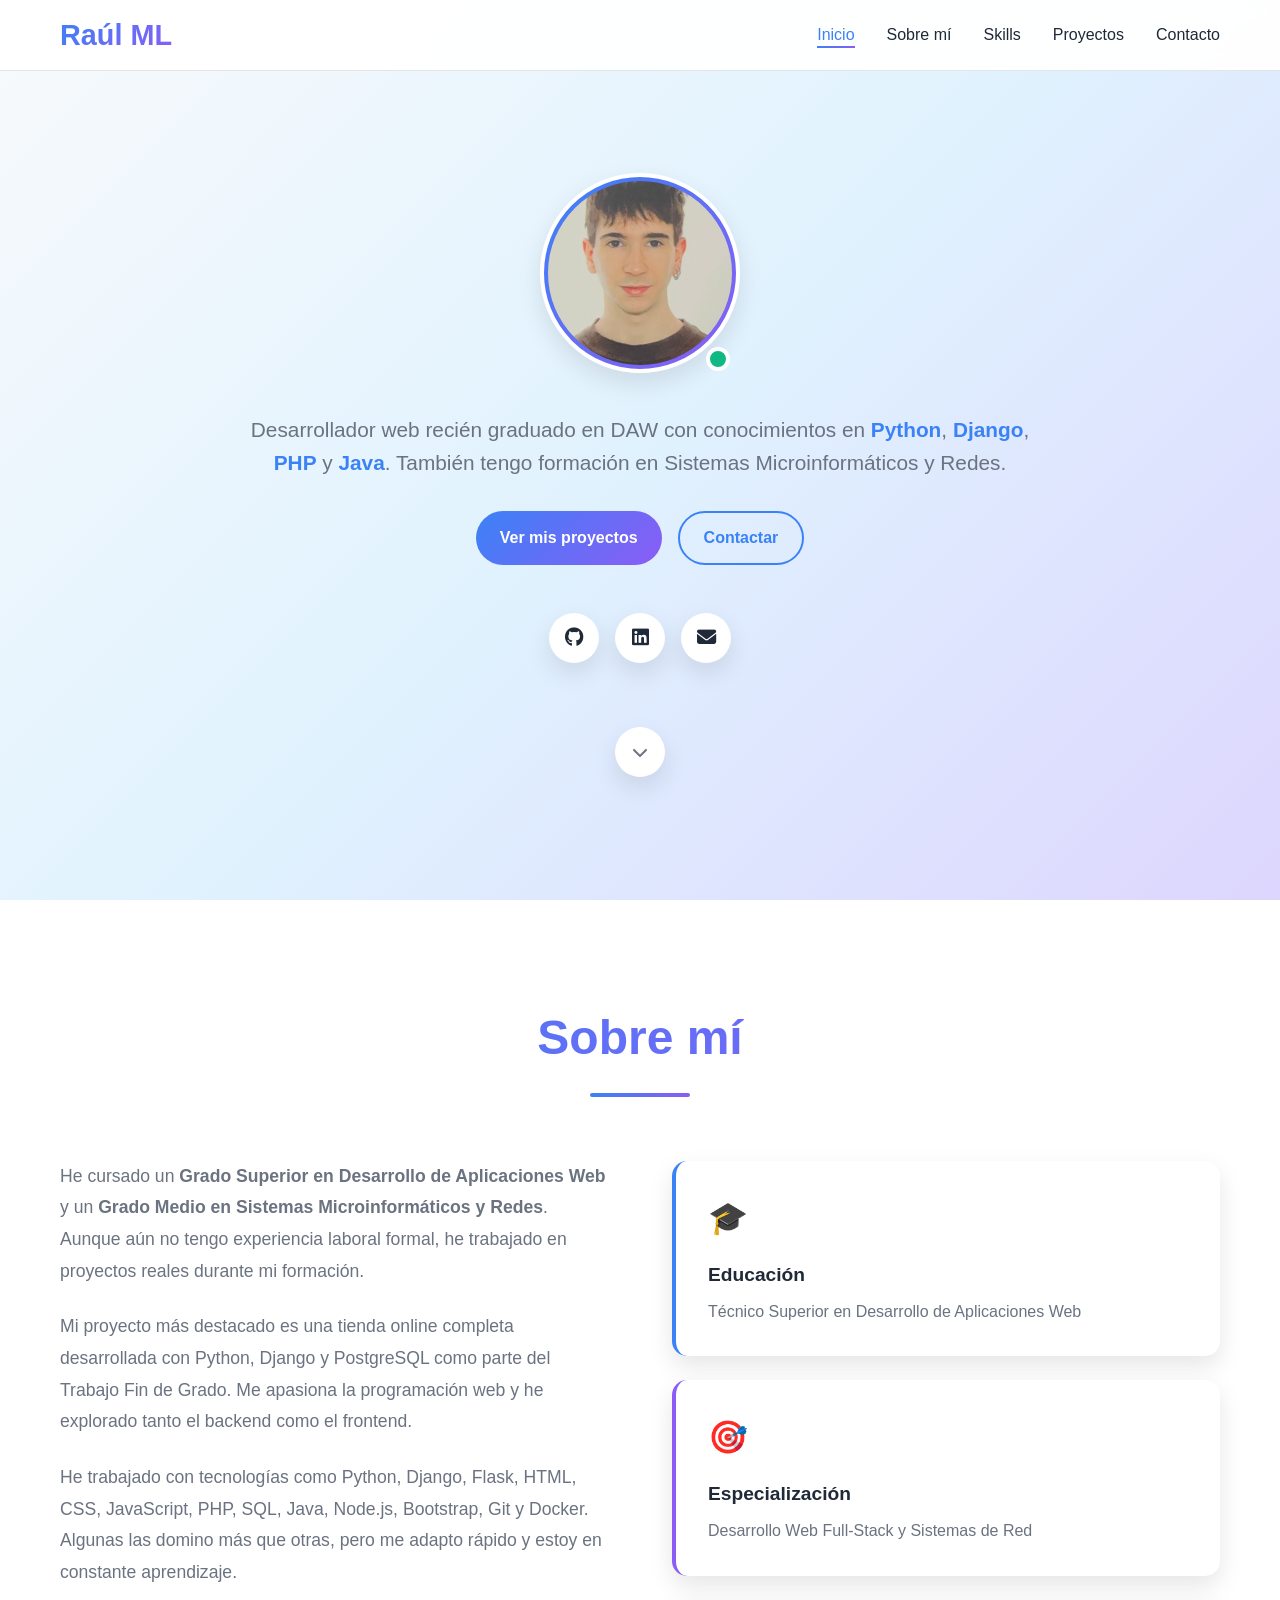
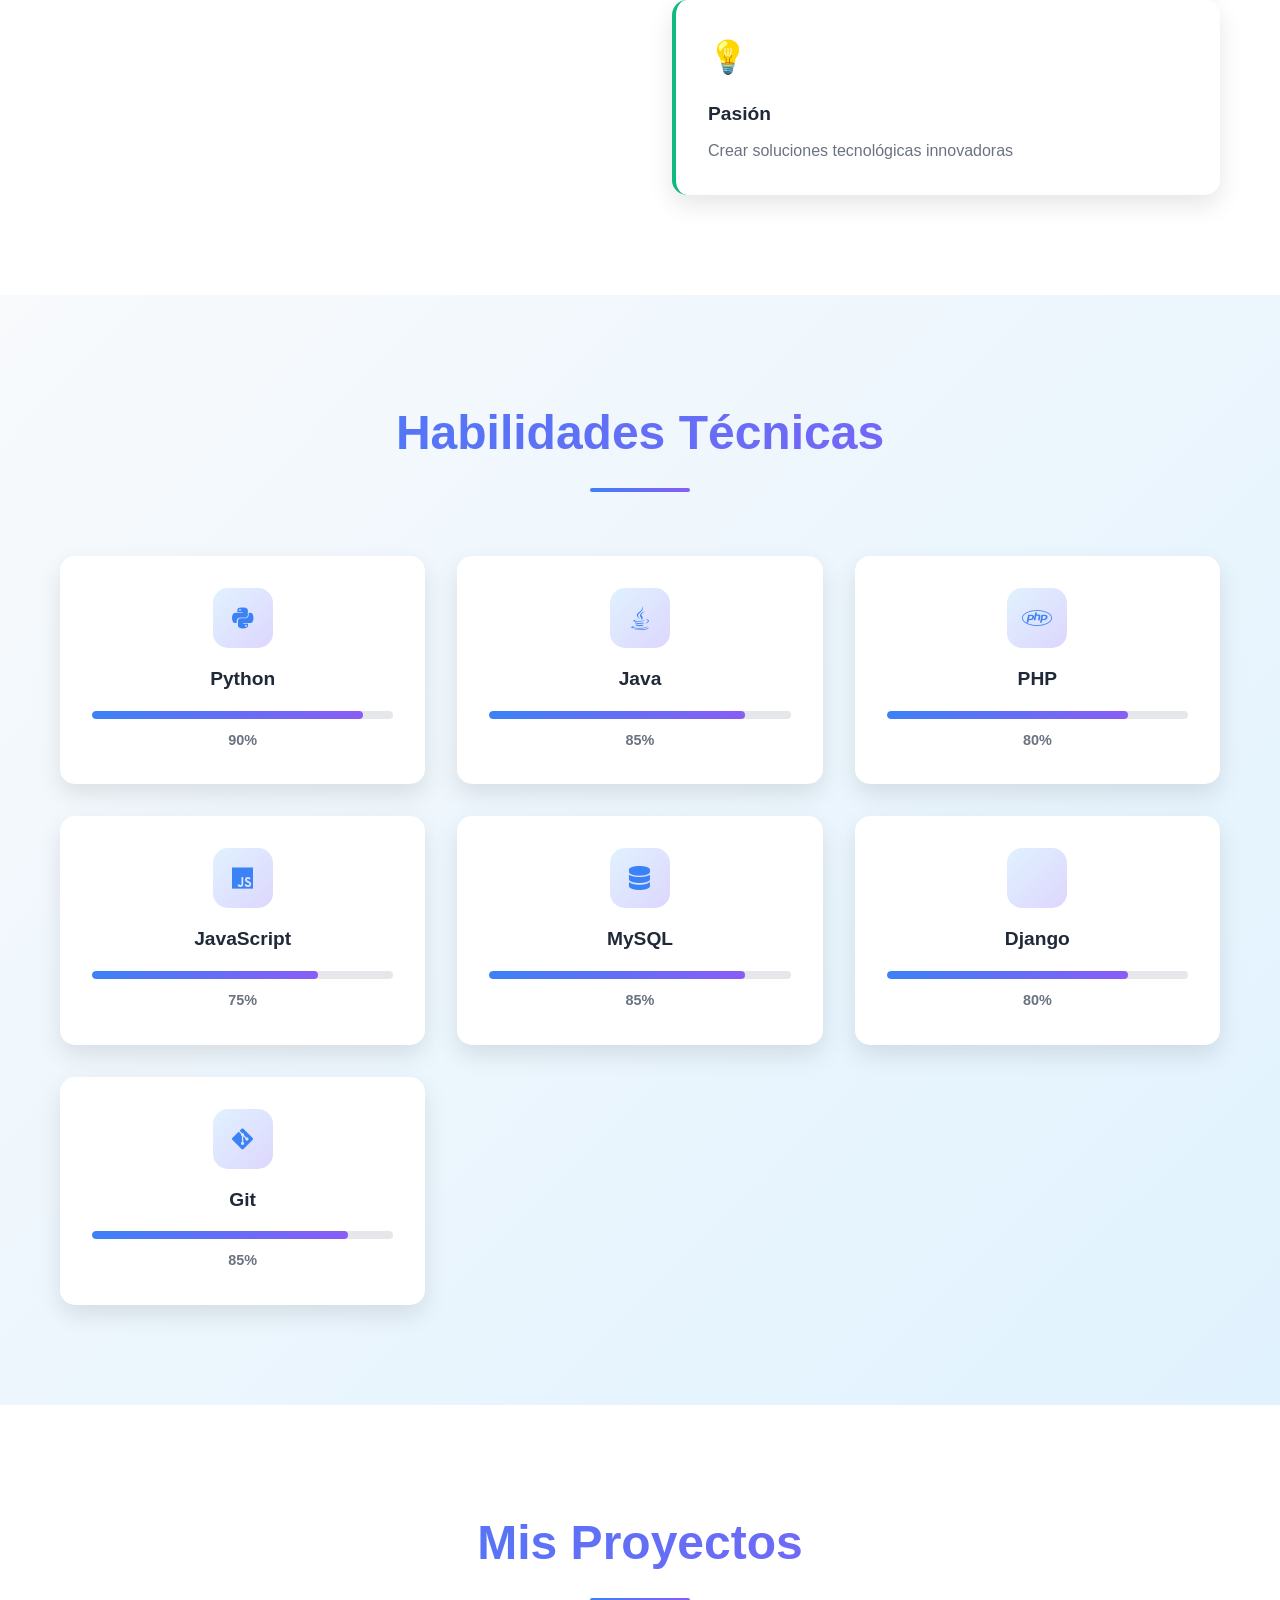
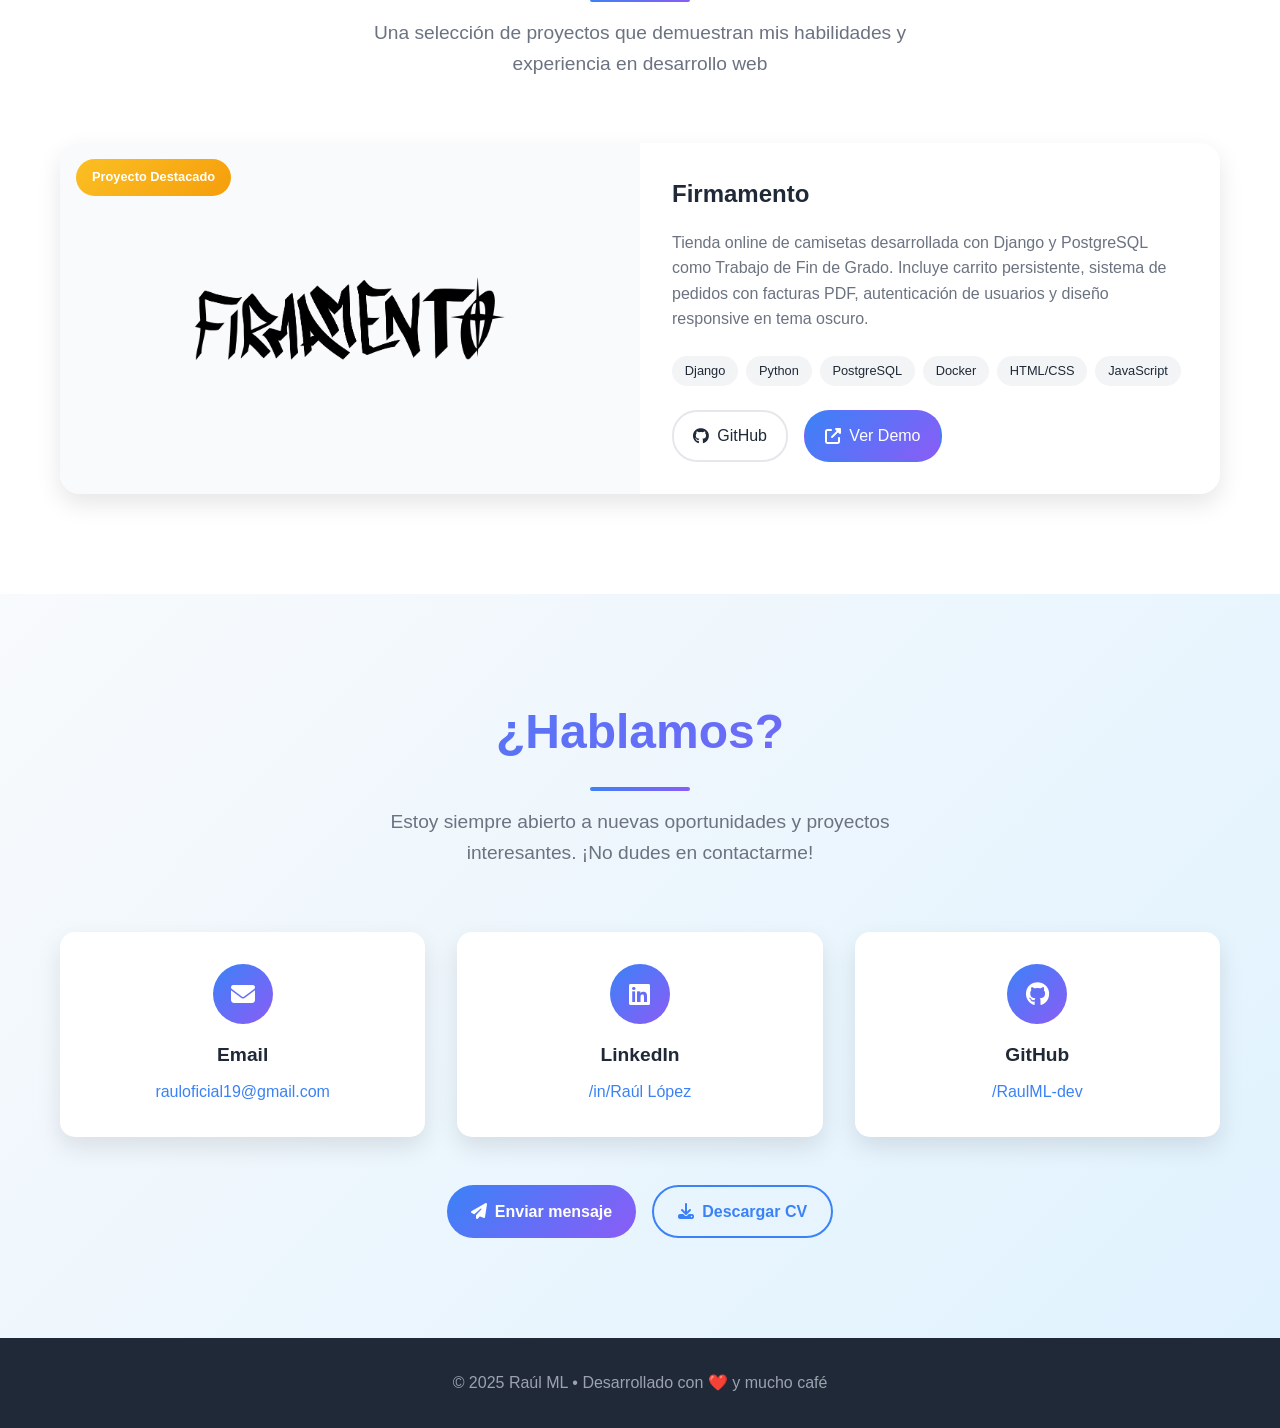
==== index.html @ e3b3259b "Add files via upload" ====
<!DOCTYPE html>
<html lang="es">

<head>
    <meta charset="UTF-8">
    <meta name="viewport" content="width=device-width, initial-scale=1.0">
    <title>Raúl ML | Desarrollador Web</title>
    <link rel="stylesheet" href="style.css">
    <link rel="stylesheet" href="https://cdnjs.cloudflare.com/ajax/libs/font-awesome/6.5.0/css/all.min.css">
</head>

<body>
    <!-- Navigation -->
    <nav class="navbar" id="navbar">
        <div class="nav-container">
            <div class="nav-logo">
                <h1>Raúl ML</h1>
            </div>
            <ul class="nav-menu" id="nav-menu">
                <li><a href="#inicio" class="nav-link">Inicio</a></li>
                <li><a href="#sobre-mi" class="nav-link">Sobre mí</a></li>
                <li><a href="#skills" class="nav-link">Skills</a></li>
                <li><a href="#proyectos" class="nav-link">Proyectos</a></li>
                <li><a href="#contacto" class="nav-link">Contacto</a></li>
            </ul>
            <div class="hamburger" id="hamburger">
                <span></span>
                <span></span>
                <span></span>
            </div>
        </div>
    </nav>

    <!-- Hero Section -->
    <section id="inicio" class="hero">
        <div class="hero-container">
            <!-- Profile Photo -->
            <div class="profile-photo">
                <div class="photo-wrapper">
                    <img src="/img/perfil.png" alt="Raúl ML - Desarrollador Web">
                    <div class="status-indicator"></div>
                </div>
            </div>

            <h1 class="hero-title">
                <span class="gradient-text">Hola, soy Raúl</span>
            </h1>

            <p class="hero-subtitle">
                Desarrollador web recién graduado en DAW con conocimientos en <span class="highlight">Python</span>,
                <span class="highlight">Django</span>, <span class="highlight">PHP</span> y <span
                    class="highlight">Java</span>.
                También tengo formación en Sistemas Microinformáticos y Redes.
            </p>

            <div class="hero-buttons">
                <a href="#proyectos" class="btn btn-primary">Ver mis proyectos</a>
                <a href="#contacto" class="btn btn-secondary">Contactar</a>
            </div>

            <div class="social-links">
                <a href="https://github.com/RaulML-dev" target="_blank" class="social-link">
                    <i class="fab fa-github"></i>
                </a>
                <a href="https://www.linkedin.com/in/ra%C3%BAl-l%C3%B3pez-a3096a258/" target="_blank"
                    class="social-link">
                    <i class="fab fa-linkedin"></i>
                </a>
                <a href="mailto:rauloficial19@gmail.com" class="social-link">
                    <i class="fas fa-envelope"></i>
                </a>
            </div>

            <div class="scroll-indicator">
                <a href="#sobre-mi" class="scroll-btn">
                    <i class="fas fa-chevron-down"></i>
                </a>
            </div>
        </div>
    </section>

    <!-- About Section -->
    <section id="sobre-mi" class="about">
        <div class="container">
            <div class="section-header">
                <h2 class="section-title gradient-text">Sobre mí</h2>
                <div class="section-line"></div>
            </div>

            <div class="about-content">
                <div class="about-text">
                    <p>
                        He cursado un <strong>Grado Superior en Desarrollo de Aplicaciones Web</strong> y un
                        <strong>Grado Medio en Sistemas Microinformáticos y Redes</strong>. Aunque aún no tengo
                        experiencia laboral formal, he trabajado en proyectos reales durante mi formación.
                    </p>
                    <p>
                        Mi proyecto más destacado es una tienda online completa desarrollada con Python, Django y
                        PostgreSQL como parte del Trabajo Fin de Grado. Me apasiona la programación web y he
                        explorado tanto el backend como el frontend.
                    </p>
                    <p>
                        He trabajado con tecnologías como Python, Django, Flask, HTML, CSS, JavaScript, PHP, SQL,
                        Java, Node.js, Bootstrap, Git y Docker. Algunas las domino más que otras, pero me adapto
                        rápido y estoy en constante aprendizaje.
                    </p>
                </div>

                <div class="about-cards">
                    <div class="about-card blue">
                        <div class="card-icon">🎓</div>
                        <h3>Educación</h3>
                        <p>Técnico Superior en Desarrollo de Aplicaciones Web</p>
                    </div>
                    <div class="about-card purple">
                        <div class="card-icon">🎯</div>
                        <h3>Especialización</h3>
                        <p>Desarrollo Web Full-Stack y Sistemas de Red</p>
                    </div>
                    <div class="about-card green">
                        <div class="card-icon">💡</div>
                        <h3>Pasión</h3>
                        <p>Crear soluciones tecnológicas innovadoras</p>
                    </div>
                </div>
            </div>
        </div>
    </section>

    <!-- Skills Section -->
    <section id="skills" class="skills">
        <div class="container">
            <div class="section-header">
                <h2 class="section-title gradient-text">Habilidades Técnicas</h2>
                <div class="section-line"></div>
            </div>

            <div class="skills-grid">
                <div class="skill-card">
                    <div class="skill-icon">
                        <i class="fab fa-python"></i>
                    </div>
                    <h3>Python</h3>
                    <div class="skill-bar">
                        <div class="skill-progress" data-width="90"></div>
                    </div>
                    <span class="skill-percent">90%</span>
                </div>

                <div class="skill-card">
                    <div class="skill-icon">
                        <i class="fab fa-java"></i>
                    </div>
                    <h3>Java</h3>
                    <div class="skill-bar">
                        <div class="skill-progress" data-width="85"></div>
                    </div>
                    <span class="skill-percent">85%</span>
                </div>

                <div class="skill-card">
                    <div class="skill-icon">
                        <i class="fab fa-php"></i>
                    </div>
                    <h3>PHP</h3>
                    <div class="skill-bar">
                        <div class="skill-progress" data-width="80"></div>
                    </div>
                    <span class="skill-percent">80%</span>
                </div>

                <div class="skill-card">
                    <div class="skill-icon">
                        <i class="fab fa-js"></i>
                    </div>
                    <h3>JavaScript</h3>
                    <div class="skill-bar">
                        <div class="skill-progress" data-width="75"></div>
                    </div>
                    <span class="skill-percent">75%</span>
                </div>

                <div class="skill-card">
                    <div class="skill-icon">
                        <i class="fas fa-database"></i>
                    </div>
                    <h3>MySQL</h3>
                    <div class="skill-bar">
                        <div class="skill-progress" data-width="85"></div>
                    </div>
                    <span class="skill-percent">85%</span>
                </div>

                <div class="skill-card">
                    <div class="skill-icon">
                        <i class="fab fa-django"></i>
                    </div>
                    <h3>Django</h3>
                    <div class="skill-bar">
                        <div class="skill-progress" data-width="80"></div>
                    </div>
                    <span class="skill-percent">80%</span>
                </div>


                <div class="skill-card">
                    <div class="skill-icon">
                        <i class="fab fa-git-alt"></i>
                    </div>
                    <h3>Git</h3>
                    <div class="skill-bar">
                        <div class="skill-progress" data-width="85"></div>
                    </div>
                    <span class="skill-percent">85%</span>
                </div>
            </div>
        </div>
    </section>

    <!-- Projects Section -->
    <section id="proyectos" class="projects">
        <div class="container">
            <div class="section-header">
                <h2 class="section-title gradient-text">Mis Proyectos</h2>
                <div class="section-line"></div>
                <p class="section-subtitle">
                    Una selección de proyectos que demuestran mis habilidades y experiencia en desarrollo web
                </p>
            </div>

            <div class="projects-grid">
                <!-- Featured Project -->
                <div class="project-card featured">
                    <div class="project-image">
                        <img src="/img/logoF.png" alt="Firmamento">
                        <div class="featured-badge">Proyecto Destacado</div>
                    </div>
                    <div class="project-content">
                        <h3>Firmamento</h3>
                        <p>
                            Tienda online de camisetas desarrollada con Django y PostgreSQL como Trabajo de Fin de
                            Grado.
                            Incluye carrito persistente, sistema de pedidos con facturas PDF, autenticación de usuarios
                            y diseño responsive en tema oscuro.
                        </p>
                        <div class="project-tech">
                            <span class="tech-tag">Django</span>
                            <span class="tech-tag">Python</span>
                            <span class="tech-tag">PostgreSQL</span>
                            <span class="tech-tag">Docker</span>
                            <span class="tech-tag">HTML/CSS</span>
                            <span class="tech-tag">JavaScript</span>
                        </div>
                        <div class="project-links">
                            <a href="https://github.com/RaulML-dev/firmamentoWEB" target="_blank" class="project-link">
                                <i class="fab fa-github"></i> GitHub
                            </a>
                            <a href="firmamento.html" class="project-link primary">
                                <i class="fas fa-external-link-alt"></i> Ver Demo
                            </a>
                        </div>
                    </div>
                </div>

                <!-- <div class="project-card">
                    <div class="project-image">
                        <img src="/placeholder.svg?height=300&width=400" alt="Gasolinera PHP">
                    </div>
                    <div class="project-content">
                        <h3>Gasolinera PHP</h3>
                        <p>
                            Gestor web sencillo desarrollado con HTML y PHP. Implementa lógica clara y
                            estructura simple sin frameworks.
                        </p>
                        <div class="project-tech">
                            <span class="tech-tag">PHP</span>
                            <span class="tech-tag">HTML</span>
                            <span class="tech-tag">CSS</span>
                            <span class="tech-tag">MySQL</span>
                        </div>
                        <div class="project-links">
                            <a href="https://github.com/RaulML-dev/gasolinera-php" target="_blank" class="project-link">
                                <i class="fab fa-github"></i> GitHub
                            </a>
                        </div>
                    </div>
                </div>-->
            </div>
        </div>
    </section>

    <!-- Contact Section -->
    <section id="contacto" class="contact">
        <div class="container">
            <div class="section-header">
                <h2 class="section-title gradient-text">¿Hablamos?</h2>
                <div class="section-line"></div>
                <p class="section-subtitle">
                    Estoy siempre abierto a nuevas oportunidades y proyectos interesantes. ¡No dudes en
                    contactarme!
                </p>
            </div>

            <div class="contact-grid">
                <div class="contact-card">
                    <div class="contact-icon">
                        <i class="fas fa-envelope"></i>
                    </div>
                    <h3>Email</h3>
                    <a href="mailto:raul@ejemplo.com">rauloficial19@gmail.com</a>
                </div>

                <div class="contact-card">
                    <div class="contact-icon">
                        <i class="fab fa-linkedin"></i>
                    </div>
                    <h3>LinkedIn</h3>
                    <a href="https://www.linkedin.com/in/ra%C3%BAl-l%C3%B3pez-a3096a258/" target="_blank">/in/Raúl
                        López</a>
                </div>

                <div class="contact-card">
                    <div class="contact-icon">
                        <i class="fab fa-github"></i>
                    </div>
                    <h3>GitHub</h3>
                    <a href="https://github.com/RaulML-dev?tab=repositories" target="_blank">/RaulML-dev</a>
                </div>
            </div>

            <div class="contact-cta">
                <a href="mailto:rauloficial19@gmail.com" class="btn btn-primary">
                    <i class="fas fa-paper-plane"></i> Enviar mensaje
                </a>
                <a href="cv/Raúl-Molina-López-CV.pdf" download class="btn btn-secondary">
                    <i class="fas fa-download"></i> Descargar CV
                </a>
            </div>
        </div>
    </section>

    <!-- Footer -->
    <footer class="footer">
        <div class="container">
            <p>© 2025 Raúl ML • Desarrollado con ❤️ y mucho café</p>
        </div>
    </footer>

    <script src="script.js"></script>
</body>

</html>
---- style.css ----
/* Reset y Variables */
* {
    margin: 0;
    padding: 0;
    box-sizing: border-box;
}

:root {
    --primary-color: #3b82f6;
    --secondary-color: #8b5cf6;
    --accent-color: #06b6d4;
    --text-dark: #1f2937;
    --text-light: #6b7280;
    --bg-light: #f8fafc;
    --bg-white: #ffffff;
    --shadow: 0 10px 25px rgba(0, 0, 0, 0.1);
    --shadow-hover: 0 20px 40px rgba(0, 0, 0, 0.15);
    --gradient: linear-gradient(135deg, var(--primary-color), var(--secondary-color));
    --gradient-hover: linear-gradient(135deg, #2563eb, #7c3aed);
}

body {
    font-family: "Segoe UI", Tahoma, Geneva, Verdana, sans-serif;
    line-height: 1.6;
    color: var(--text-dark);
    overflow-x: hidden;
}

.container {
    max-width: 1200px;
    margin: 0 auto;
    padding: 0 20px;
}

/* Utilidades */
.gradient-text {
    background: var(--gradient);
    -webkit-background-clip: text;
    -webkit-text-fill-color: transparent;
    background-clip: text;
}

.section-header {
    text-align: center;
    margin-bottom: 4rem;
}

.section-title {
    font-size: 3rem;
    font-weight: 700;
    margin-bottom: 1rem;
}

.section-line {
    width: 100px;
    height: 4px;
    background: var(--gradient);
    margin: 0 auto 1rem;
    border-radius: 2px;
}

.section-subtitle {
    font-size: 1.2rem;
    color: var(--text-light);
    max-width: 600px;
    margin: 0 auto;
}

/* Botones */
.btn {
    display: inline-flex;
    align-items: center;
    gap: 0.5rem;
    padding: 12px 24px;
    border-radius: 50px;
    text-decoration: none;
    font-weight: 600;
    transition: all 0.3s ease;
    border: none;
    cursor: pointer;
    font-size: 1rem;
}

.btn-primary {
    background: var(--gradient);
    color: white;
}

.btn-primary:hover {
    background: var(--gradient-hover);
    transform: translateY(-2px);
    box-shadow: var(--shadow-hover);
}

.btn-secondary {
    background: transparent;
    color: var(--primary-color);
    border: 2px solid var(--primary-color);
}

.btn-secondary:hover {
    background: var(--primary-color);
    color: white;
    transform: translateY(-2px);
}

/* Navigation */
.navbar {
    position: fixed;
    top: 0;
    width: 100%;
    background: rgba(255, 255, 255, 0.95);
    backdrop-filter: blur(10px);
    border-bottom: 1px solid rgba(0, 0, 0, 0.1);
    z-index: 1000;
    transition: all 0.3s ease;
}

.nav-container {
    max-width: 1200px;
    margin: 0 auto;
    padding: 0 20px;
    display: flex;
    justify-content: space-between;
    align-items: center;
    height: 70px;
}

.nav-logo h1 {
    background: var(--gradient);
    -webkit-background-clip: text;
    -webkit-text-fill-color: transparent;
    background-clip: text;
    font-size: 1.8rem;
}

.nav-menu {
    display: flex;
    list-style: none;
    gap: 2rem;
}

.nav-link {
    text-decoration: none;
    color: var(--text-dark);
    font-weight: 500;
    transition: all 0.3s ease;
    position: relative;
}

.nav-link:hover,
.nav-link.active {
    color: var(--primary-color);
}

.nav-link::after {
    content: "";
    position: absolute;
    bottom: -5px;
    left: 0;
    width: 0;
    height: 2px;
    background: var(--gradient);
    transition: width 0.3s ease;
}

.nav-link:hover::after,
.nav-link.active::after {
    width: 100%;
}

.hamburger {
    display: none;
    flex-direction: column;
    cursor: pointer;
    gap: 4px;
}

.hamburger span {
    width: 25px;
    height: 3px;
    background: var(--text-dark);
    transition: all 0.3s ease;
}

/* Hero Section */
.hero {
    min-height: 100vh;
    background: linear-gradient(135deg, #f8fafc 0%, #e0f2fe 50%, #ddd6fe 100%);
    display: flex;
    align-items: center;
    justify-content: center;
    text-align: center;
    padding: 100px 20px 50px;
}

.hero-container {
    max-width: 800px;
}

.profile-photo {
    margin-bottom: 2rem;
}

.photo-wrapper {
    position: relative;
    display: inline-block;
}

.photo-wrapper img {
    width: 200px;
    height: 200px;
    border-radius: 50%;
    object-fit: cover;
    border: 4px solid white;
    box-shadow: var(--shadow);
    background: var(--gradient);
    padding: 4px;
}

.status-indicator {
    position: absolute;
    bottom: 10px;
    right: 10px;
    width: 24px;
    height: 24px;
    background: #10b981;
    border-radius: 50%;
    border: 4px solid white;
    animation: pulse 2s infinite;
}

@keyframes pulse {
    0% {
        transform: scale(1);
    }

    50% {
        transform: scale(1.1);
    }

    100% {
        transform: scale(1);
    }
}

.hero-title {
    font-size: 4rem;
    font-weight: 800;
    margin-bottom: 1.5rem;
    line-height: 1.1;
}

.hero-subtitle {
    font-size: 1.3rem;
    color: var(--text-light);
    margin-bottom: 2rem;
    line-height: 1.6;
}

.highlight {
    color: var(--primary-color);
    font-weight: 600;
}

.hero-buttons {
    display: flex;
    gap: 1rem;
    justify-content: center;
    margin-bottom: 3rem;
    flex-wrap: wrap;
}

.social-links {
    display: flex;
    gap: 1rem;
    justify-content: center;
    margin-bottom: 4rem;
}

.social-link {
    display: flex;
    align-items: center;
    justify-content: center;
    width: 50px;
    height: 50px;
    background: white;
    border-radius: 50%;
    color: var(--text-dark);
    text-decoration: none;
    box-shadow: var(--shadow);
    transition: all 0.3s ease;
    font-size: 1.2rem;
}

.social-link:hover {
    transform: translateY(-5px) scale(1.1);
    box-shadow: var(--shadow-hover);
}

.scroll-indicator {
    animation: bounce 2s infinite;
}

.scroll-btn {
    display: inline-flex;
    align-items: center;
    justify-content: center;
    width: 50px;
    height: 50px;
    background: white;
    border-radius: 50%;
    color: var(--text-light);
    text-decoration: none;
    box-shadow: var(--shadow);
    transition: all 0.3s ease;
}

.scroll-btn:hover {
    color: var(--primary-color);
    transform: translateY(-2px);
}

@keyframes bounce {

    0%,
    20%,
    50%,
    80%,
    100% {
        transform: translateY(0);
    }

    40% {
        transform: translateY(-10px);
    }

    60% {
        transform: translateY(-5px);
    }
}

/* About Section */
.about {
    padding: 100px 0;
    background: var(--bg-white);
}

.about-content {
    display: grid;
    grid-template-columns: 1fr 1fr;
    gap: 4rem;
    align-items: start;
}

.about-text p {
    font-size: 1.1rem;
    margin-bottom: 1.5rem;
    color: var(--text-light);
    line-height: 1.8;
}

.about-cards {
    display: flex;
    flex-direction: column;
    gap: 1.5rem;
}

.about-card {
    background: white;
    padding: 2rem;
    border-radius: 15px;
    box-shadow: var(--shadow);
    transition: all 0.3s ease;
    border-left: 4px solid;
}

.about-card.blue {
    border-left-color: var(--primary-color);
}

.about-card.purple {
    border-left-color: var(--secondary-color);
}

.about-card.green {
    border-left-color: #10b981;
}

.about-card:hover {
    transform: translateY(-5px);
    box-shadow: var(--shadow-hover);
}

.card-icon {
    font-size: 2rem;
    margin-bottom: 1rem;
}

.about-card h3 {
    font-size: 1.2rem;
    margin-bottom: 0.5rem;
    color: var(--text-dark);
}

.about-card p {
    color: var(--text-light);
    margin: 0;
}

/* Skills Section */
.skills {
    padding: 100px 0;
    background: linear-gradient(135deg, #f8fafc 0%, #e0f2fe 100%);
}

.skills-grid {
    display: grid;
    grid-template-columns: repeat(auto-fit, minmax(280px, 1fr));
    gap: 2rem;
}

.skill-card {
    background: white;
    padding: 2rem;
    border-radius: 15px;
    box-shadow: var(--shadow);
    text-align: center;
    transition: all 0.3s ease;
}

.skill-card:hover {
    transform: translateY(-10px);
    box-shadow: var(--shadow-hover);
}

.skill-icon {
    width: 60px;
    height: 60px;
    background: linear-gradient(135deg, #e0f2fe, #ddd6fe);
    border-radius: 15px;
    display: flex;
    align-items: center;
    justify-content: center;
    margin: 0 auto 1rem;
    font-size: 1.5rem;
    color: var(--primary-color);
}

.skill-card h3 {
    font-size: 1.2rem;
    margin-bottom: 1rem;
    color: var(--text-dark);
}

.skill-bar {
    width: 100%;
    height: 8px;
    background: #e5e7eb;
    border-radius: 4px;
    overflow: hidden;
    margin-bottom: 0.5rem;
}

.skill-progress {
    height: 100%;
    background: var(--gradient);
    border-radius: 4px;
    width: 0;
    transition: width 2s ease;
}

.skill-percent {
    font-size: 0.9rem;
    color: var(--text-light);
    font-weight: 600;
}

/* Projects Section */
.projects {
    padding: 100px 0;
    background: var(--bg-white);
}

.projects-grid {
    display: grid;
    grid-template-columns: repeat(auto-fit, minmax(400px, 1fr));
    gap: 2rem;
}

.project-card {
    background: white;
    border-radius: 20px;
    overflow: hidden;
    box-shadow: var(--shadow);
    transition: all 0.3s ease;
}

.project-card.featured {
    grid-column: 1 / -1;
    display: grid;
    grid-template-columns: 1fr 1fr;
    gap: 0;
}

.project-card:hover {
    transform: translateY(-10px);
    box-shadow: var(--shadow-hover);
}

.project-image {
    position: relative;
    overflow: hidden;
    display: flex;
    align-items: center;
    justify-content: center;
    background: #f8fafc;
    padding: 2rem;
}

.project-image img {
    width: 60%;
    height: auto;
    max-height: 200px;
    object-fit: contain;
    transition: transform 0.3s ease;
}

.project-card:hover .project-image img {
    transform: scale(1.05);
}

.featured-badge {
    position: absolute;
    top: 1rem;
    left: 1rem;
    background: linear-gradient(135deg, #fbbf24, #f59e0b);
    color: white;
    padding: 0.5rem 1rem;
    border-radius: 20px;
    font-size: 0.8rem;
    font-weight: 600;
}

.project-content {
    padding: 2rem;
}

.project-content h3 {
    font-size: 1.5rem;
    margin-bottom: 1rem;
    color: var(--text-dark);
}

.project-content p {
    color: var(--text-light);
    margin-bottom: 1.5rem;
    line-height: 1.6;
}

.project-tech {
    display: flex;
    flex-wrap: wrap;
    gap: 0.5rem;
    margin-bottom: 1.5rem;
}

.tech-tag {
    background: #f3f4f6;
    color: var(--text-dark);
    padding: 0.3rem 0.8rem;
    border-radius: 15px;
    font-size: 0.8rem;
    font-weight: 500;
}

.project-links {
    display: flex;
    gap: 1rem;
}

.project-link {
    display: inline-flex;
    align-items: center;
    gap: 0.5rem;
    padding: 0.7rem 1.2rem;
    border-radius: 25px;
    text-decoration: none;
    font-weight: 500;
    transition: all 0.3s ease;
    border: 2px solid #e5e7eb;
    color: var(--text-dark);
}

.project-link.primary {
    background: var(--gradient);
    color: white;
    border-color: transparent;
}

.project-link:hover {
    transform: translateY(-2px);
}

/* Contact Section */
.contact {
    padding: 100px 0;
    background: linear-gradient(135deg, #f8fafc 0%, #e0f2fe 100%);
}

.contact-grid {
    display: grid;
    grid-template-columns: repeat(auto-fit, minmax(250px, 1fr));
    gap: 2rem;
    margin-bottom: 3rem;
}

.contact-card {
    background: white;
    padding: 2rem;
    border-radius: 15px;
    box-shadow: var(--shadow);
    text-align: center;
    transition: all 0.3s ease;
}

.contact-card:hover {
    transform: translateY(-10px);
    box-shadow: var(--shadow-hover);
}

.contact-icon {
    width: 60px;
    height: 60px;
    background: var(--gradient);
    border-radius: 50%;
    display: flex;
    align-items: center;
    justify-content: center;
    margin: 0 auto 1rem;
    color: white;
    font-size: 1.5rem;
}

.contact-card h3 {
    font-size: 1.2rem;
    margin-bottom: 0.5rem;
    color: var(--text-dark);
}

.contact-card a {
    color: var(--primary-color);
    text-decoration: none;
    font-weight: 500;
}

.contact-card a:hover {
    text-decoration: underline;
}

.contact-cta {
    text-align: center;
    display: flex;
    gap: 1rem;
    justify-content: center;
    flex-wrap: wrap;
}

/* Footer */
.footer {
    background: #1f2937;
    color: white;
    padding: 2rem 0;
    text-align: center;
}

.footer p {
    color: #9ca3af;
}

/* Estilos para un solo proyecto */
.projects-grid.single-project {
    display: flex;
    justify-content: center;
}

.project-card.featured-single {
    max-width: 800px;
    width: 100%;
    display: grid;
    grid-template-columns: 1fr 1fr;
    gap: 0;
}

/* Responsive Design */
@media (max-width: 768px) {
    .hamburger {
        display: flex;
    }

    .nav-menu {
        position: fixed;
        top: 70px;
        left: -100%;
        width: 100%;
        height: calc(100vh - 70px);
        background: white;
        flex-direction: column;
        justify-content: start;
        align-items: center;
        padding-top: 2rem;
        transition: left 0.3s ease;
    }

    .nav-menu.active {
        left: 0;
    }

    .hero-title {
        font-size: 2.5rem;
    }

    .section-title {
        font-size: 2rem;
    }

    .about-content {
        grid-template-columns: 1fr;
        gap: 2rem;
    }

    .project-card.featured {
        grid-template-columns: 1fr;
    }

    .hero-buttons {
        flex-direction: column;
        align-items: center;
    }

    .contact-cta {
        flex-direction: column;
        align-items: center;
    }

    .projects-grid {
        grid-template-columns: 1fr;
    }
}

@media (max-width: 480px) {
    .container {
        padding: 0 15px;
    }

    .hero {
        padding: 80px 15px 30px;
    }

    .photo-wrapper img {
        width: 150px;
        height: 150px;
    }

    .hero-title {
        font-size: 2rem;
    }

    .hero-subtitle {
        font-size: 1.1rem;
    }

    .skills-grid {
        grid-template-columns: 1fr;
    }
}

/* Animaciones de entrada */
.fade-in {
    opacity: 0;
    transform: translateY(30px);
    transition: all 0.6s ease;
}

.fade-in.visible {
    opacity: 1;
    transform: translateY(0);
}

/* Update Skill Percentages */
.skill-card[data-skill="python"] .skill-progress {
    width: 75%;
}

.skill-card[data-skill="java"] .skill-progress {
    width: 70%;
}

.skill-card[data-skill="php"] .skill-progress {
    width: 65%;
}

.skill-card[data-skill="javascript"] .skill-progress {
    width: 60%;
}

.skill-card[data-skill="mysql"] .skill-progress {
    width: 70%;
}

.skill-card[data-skill="django"] .skill-progress {
    width: 70%;
}

.skill-card[data-skill="git"] .skill-progress {
    width: 75%;
}

/* Estilos para la página del proyecto */
.project-page {
    background: linear-gradient(135deg, #0f172a 0%, #1e293b 50%, #334155 100%);
    color: white;
    min-height: 100vh;
}

.project-header {
    padding: 2rem 0;
    background: rgba(0, 0, 0, 0.3);
}

.back-btn {
    display: inline-flex;
    align-items: center;
    gap: 0.5rem;
    color: #94a3b8;
    text-decoration: none;
    font-weight: 500;
    transition: all 0.3s ease;
}

.back-btn:hover {
    color: white;
    transform: translateX(-5px);
}

.project-hero {
    padding: 4rem 0;
    text-align: center;
}

.project-badge {
    display: inline-flex;
    align-items: center;
    gap: 0.5rem;
    background: rgba(59, 130, 246, 0.1);
    color: #60a5fa;
    padding: 0.5rem 1rem;
    border-radius: 20px;
    font-size: 0.9rem;
    margin-bottom: 2rem;
    border: 1px solid rgba(59, 130, 246, 0.2);
}

.project-title {
    font-size: 4rem;
    font-weight: 800;
    margin-bottom: 1rem;
    line-height: 1.1;
}

.project-subtitle {
    display: block;
    font-size: 1.5rem;
    color: #94a3b8;
    font-weight: 400;
    margin-top: 0.5rem;
}

.project-description {
    font-size: 1.2rem;
    color: #cbd5e1;
    max-width: 800px;
    margin: 0 auto 2rem;
    line-height: 1.6;
}

.project-tech-hero {
    display: flex;
    flex-wrap: wrap;
    gap: 0.5rem;
    justify-content: center;
    margin-bottom: 3rem;
}

.tech-tag-hero {
    background: rgba(139, 92, 246, 0.1);
    color: #a78bfa;
    padding: 0.5rem 1rem;
    border-radius: 15px;
    font-size: 0.9rem;
    font-weight: 500;
    border: 1px solid rgba(139, 92, 246, 0.2);
}

.project-links-hero {
    display: flex;
    gap: 1rem;
    justify-content: center;
    flex-wrap: wrap;
}

.project-features {
    padding: 6rem 0;
    background: rgba(0, 0, 0, 0.2);
}

.features-grid {
    display: grid;
    grid-template-columns: repeat(auto-fit, minmax(300px, 1fr));
    gap: 2rem;
    margin-top: 3rem;
}

.feature-card {
    background: rgba(255, 255, 255, 0.05);
    padding: 2rem;
    border-radius: 15px;
    border: 1px solid rgba(255, 255, 255, 0.1);
    transition: all 0.3s ease;
    backdrop-filter: blur(10px);
}

.feature-card:hover {
    transform: translateY(-5px);
    background: rgba(255, 255, 255, 0.08);
    border-color: rgba(59, 130, 246, 0.3);
}

.feature-icon {
    width: 60px;
    height: 60px;
    background: var(--gradient);
    border-radius: 15px;
    display: flex;
    align-items: center;
    justify-content: center;
    margin-bottom: 1rem;
    font-size: 1.5rem;
    color: white;
}

.feature-card h3 {
    font-size: 1.3rem;
    margin-bottom: 1rem;
    color: white;
}

.feature-card p {
    color: #cbd5e1;
    line-height: 1.6;
}

.project-gallery {
    padding: 6rem 0;
}

.gallery-container {
    max-width: 1000px;
    margin: 0 auto;
}

.gallery-main {
    position: relative;
    margin-bottom: 2rem;
    border-radius: 15px;
    overflow: hidden;
    box-shadow: 0 20px 40px rgba(0, 0, 0, 0.3);
}

.main-image {
    width: 100%;
    height: 500px;
    object-fit: contain;
    background: #1e293b;
}

.image-overlay {
    position: absolute;
    inset: 0;
    display: flex;
    align-items: center;
    justify-content: space-between;
    padding: 1rem;
    opacity: 0;
    transition: opacity 0.3s ease;
}

.gallery-main:hover .image-overlay {
    opacity: 1;
}

.gallery-btn {
    background: rgba(0, 0, 0, 0.7);
    color: white;
    border: none;
    width: 50px;
    height: 50px;
    border-radius: 50%;
    cursor: pointer;
    transition: all 0.3s ease;
    backdrop-filter: blur(10px);
}

.gallery-btn:hover {
    background: rgba(0, 0, 0, 0.9);
    transform: scale(1.1);
}

.gallery-thumbnails {
    display: flex;
    gap: 1rem;
    justify-content: center;
    margin-bottom: 2rem;
    flex-wrap: wrap;
}

.thumbnail {
    width: 150px;
    height: 100px;
    object-fit: contain;
    border-radius: 8px;
    cursor: pointer;
    opacity: 0.6;
    transition: all 0.3s ease;
    border: 2px solid transparent;
    background: #1e293b;
    padding: 0.5rem;
}

.thumbnail.active,
.thumbnail:hover {
    opacity: 1;
    border-color: var(--primary-color);
    transform: scale(1.05);
}

.image-descriptions {
    text-align: center;
}

.image-desc {
    display: none;
}

.image-desc.active {
    display: block;
}

.image-desc h4 {
    font-size: 1.3rem;
    margin-bottom: 0.5rem;
    color: white;
}

.image-desc p {
    color: #cbd5e1;
}

.project-tech-section {
    padding: 6rem 0;
    background: rgba(0, 0, 0, 0.2);
}

.tech-categories {
    display: grid;
    grid-template-columns: repeat(auto-fit, minmax(250px, 1fr));
    gap: 3rem;
    margin-top: 3rem;
}

.tech-category h3 {
    display: flex;
    align-items: center;
    gap: 0.5rem;
    font-size: 1.3rem;
    margin-bottom: 1.5rem;
    color: white;
}

.tech-list {
    display: flex;
    flex-wrap: wrap;
    gap: 0.5rem;
}

.tech-item {
    background: rgba(255, 255, 255, 0.1);
    color: #e2e8f0;
    padding: 0.5rem 1rem;
    border-radius: 20px;
    font-size: 0.9rem;
    border: 1px solid rgba(255, 255, 255, 0.2);
}

.project-challenges {
    padding: 6rem 0;
}

.challenges-grid {
    display: grid;
    grid-template-columns: repeat(auto-fit, minmax(300px, 1fr));
    gap: 2rem;
    margin-top: 3rem;
}

.challenge-card {
    background: rgba(255, 255, 255, 0.05);
    padding: 2rem;
    border-radius: 15px;
    border: 1px solid rgba(255, 255, 255, 0.1);
    transition: all 0.3s ease;
    backdrop-filter: blur(10px);
    text-align: center;
}

.challenge-card:hover {
    transform: translateY(-5px);
    background: rgba(255, 255, 255, 0.08);
}

.challenge-icon {
    width: 60px;
    height: 60px;
    background: var(--gradient);
    border-radius: 50%;
    display: flex;
    align-items: center;
    justify-content: center;
    margin: 0 auto 1rem;
    font-size: 1.5rem;
    color: white;
}

.challenge-card h3 {
    font-size: 1.2rem;
    margin-bottom: 1rem;
    color: white;
}

.challenge-card p {
    color: #cbd5e1;
    line-height: 1.6;
}

.project-cta {
    padding: 6rem 0;
    background: rgba(0, 0, 0, 0.3);
    text-align: center;
}

.cta-content h2 {
    font-size: 2.5rem;
    margin-bottom: 1rem;
    color: white;
}

.cta-content p {
    font-size: 1.2rem;
    color: #cbd5e1;
    margin-bottom: 2rem;
}

.cta-buttons {
    display: flex;
    gap: 1rem;
    justify-content: center;
    flex-wrap: wrap;
}

/* Responsive para proyecto */
@media (max-width: 768px) {
    .project-title {
        font-size: 2.5rem;
    }

    .project-subtitle {
        font-size: 1.2rem;
    }

    .gallery-thumbnails {
        flex-wrap: wrap;
    }

    .thumbnail {
        width: 120px;
        height: 80px;
    }

    .tech-categories {
        grid-template-columns: 1fr;
    }

    .cta-buttons {
        flex-direction: column;
        align-items: center;
    }

    .main-image {
        height: 300px;
    }
}

@media (max-width: 768px) {
    .project-card.featured-single {
        grid-template-columns: 1fr;
        max-width: 500px;
    }
}

/* Modal para ampliar imágenes */
.image-modal {
    position: fixed;
    top: 0;
    left: 0;
    width: 100%;
    height: 100%;
    z-index: 9999;
    animation: fadeIn 0.3s ease;
}

.modal-overlay {
    position: absolute;
    top: 0;
    left: 0;
    width: 100%;
    height: 100%;
    background: rgba(0, 0, 0, 0.9);
    display: flex;
    align-items: center;
    justify-content: center;
    padding: 2rem;
}

.modal-content {
    position: relative;
    max-width: 90vw;
    max-height: 90vh;
    display: flex;
    align-items: center;
    justify-content: center;
}

.modal-image {
    max-width: 100%;
    max-height: 100%;
    object-fit: contain;
    border-radius: 10px;
    box-shadow: 0 20px 60px rgba(0, 0, 0, 0.5);
}

.modal-close {
    position: absolute;
    top: -15px;
    right: -15px;
    width: 40px;
    height: 40px;
    background: rgba(255, 255, 255, 0.9);
    border: none;
    border-radius: 50%;
    cursor: pointer;
    display: flex;
    align-items: center;
    justify-content: center;
    font-size: 1.2rem;
    color: #333;
    transition: all 0.3s ease;
}

.modal-close:hover {
    background: white;
    transform: scale(1.1);
}

@keyframes fadeIn {
    from {
        opacity: 0;
    }

    to {
        opacity: 1;
    }
}

/* Cursor pointer para imagen principal */
.main-image {
    cursor: pointer;
    transition: transform 0.3s ease;
}

.main-image:hover {
    transform: scale(1.02);
}
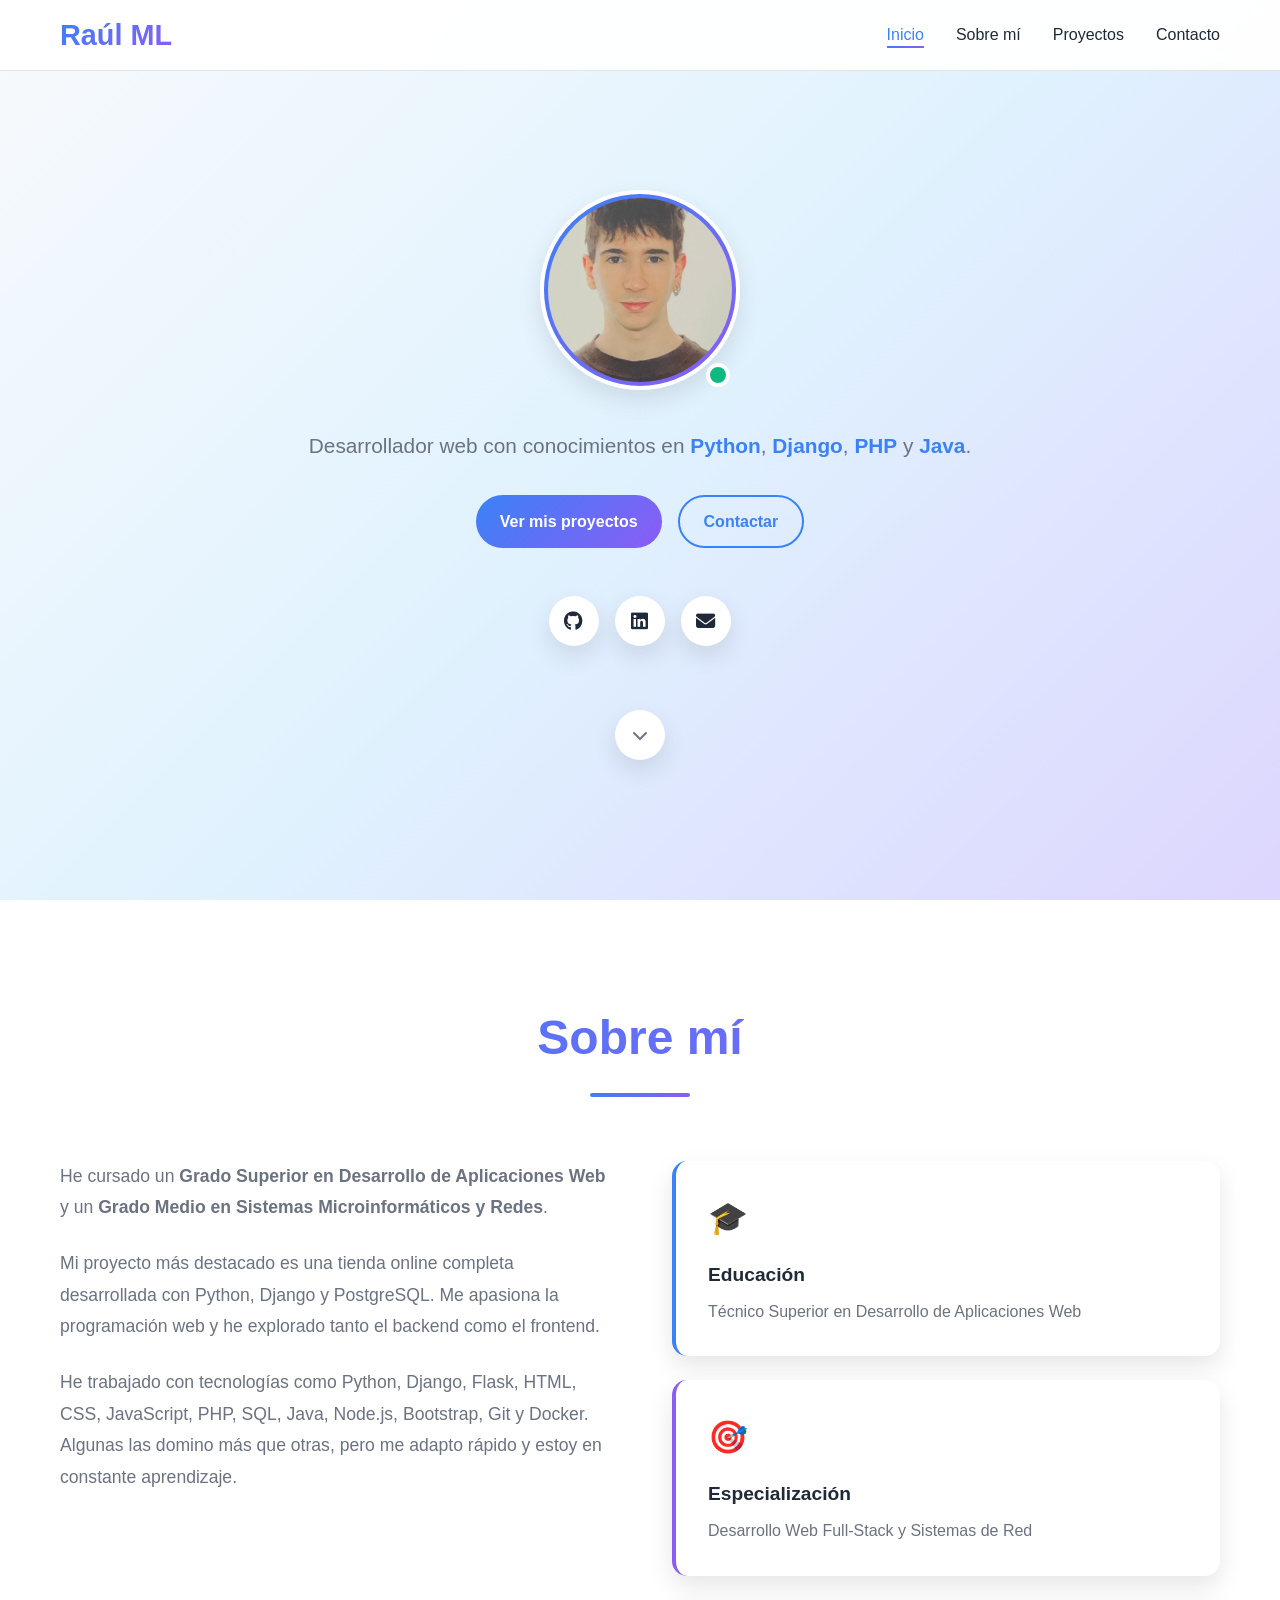
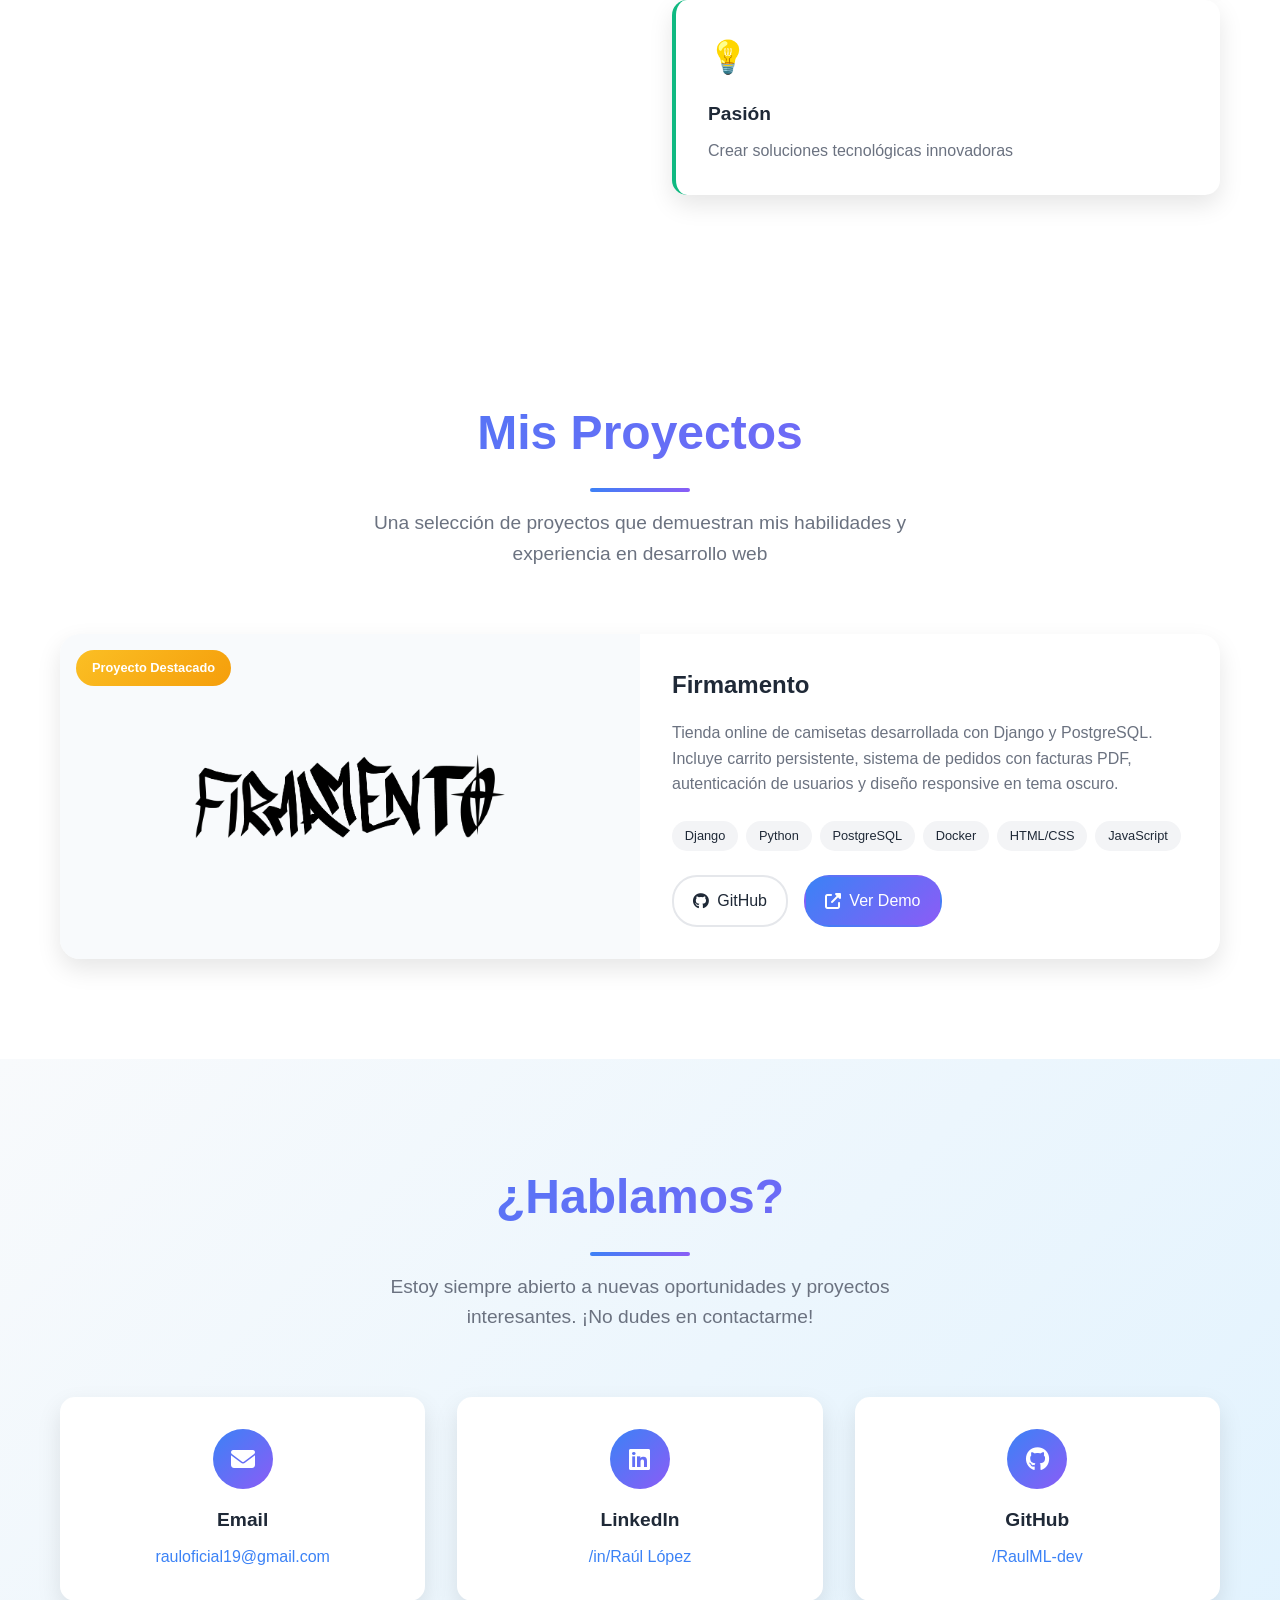
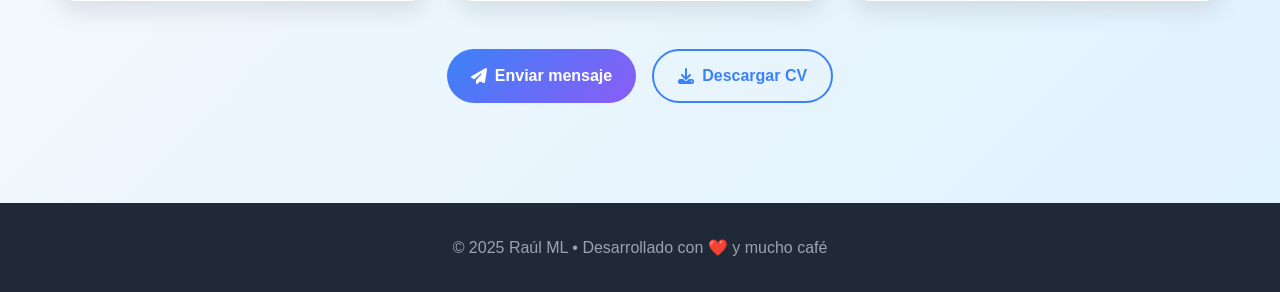
==== commit 23dbd574: "Add files via upload" ====
--- a/index.html
+++ b/index.html
@@ -19,7 +19,6 @@
             <ul class="nav-menu" id="nav-menu">
                 <li><a href="#inicio" class="nav-link">Inicio</a></li>
                 <li><a href="#sobre-mi" class="nav-link">Sobre mí</a></li>
-                <li><a href="#skills" class="nav-link">Skills</a></li>
                 <li><a href="#proyectos" class="nav-link">Proyectos</a></li>
                 <li><a href="#contacto" class="nav-link">Contacto</a></li>
             </ul>
@@ -47,10 +46,10 @@
             </h1>
 
             <p class="hero-subtitle">
-                Desarrollador web recién graduado en DAW con conocimientos en <span class="highlight">Python</span>,
+                Desarrollador web con conocimientos en <span class="highlight">Python</span>,
                 <span class="highlight">Django</span>, <span class="highlight">PHP</span> y <span
                     class="highlight">Java</span>.
-                También tengo formación en Sistemas Microinformáticos y Redes.
+
             </p>
 
             <div class="hero-buttons">
@@ -91,12 +90,11 @@
                 <div class="about-text">
                     <p>
                         He cursado un <strong>Grado Superior en Desarrollo de Aplicaciones Web</strong> y un
-                        <strong>Grado Medio en Sistemas Microinformáticos y Redes</strong>. Aunque aún no tengo
-                        experiencia laboral formal, he trabajado en proyectos reales durante mi formación.
+                        <strong>Grado Medio en Sistemas Microinformáticos y Redes</strong>.
                     </p>
                     <p>
                         Mi proyecto más destacado es una tienda online completa desarrollada con Python, Django y
-                        PostgreSQL como parte del Trabajo Fin de Grado. Me apasiona la programación web y he
+                        PostgreSQL. Me apasiona la programación web y he
                         explorado tanto el backend como el frontend.
                     </p>
                     <p>
@@ -128,7 +126,7 @@
     </section>
 
     <!-- Skills Section -->
-    <section id="skills" class="skills">
+    <!--tion id="skills" class="skills">
         <div class="container">
             <div class="section-header">
                 <h2 class="section-title gradient-text">Habilidades Técnicas</h2>
@@ -215,7 +213,7 @@
                 </div>
             </div>
         </div>
-    </section>
+    </section> -->
 
     <!-- Projects Section -->
     <section id="proyectos" class="projects">
@@ -238,8 +236,7 @@
                     <div class="project-content">
                         <h3>Firmamento</h3>
                         <p>
-                            Tienda online de camisetas desarrollada con Django y PostgreSQL como Trabajo de Fin de
-                            Grado.
+                            Tienda online de camisetas desarrollada con Django y PostgreSQL.
                             Incluye carrito persistente, sistema de pedidos con facturas PDF, autenticación de usuarios
                             y diseño responsive en tema oscuro.
                         </p>
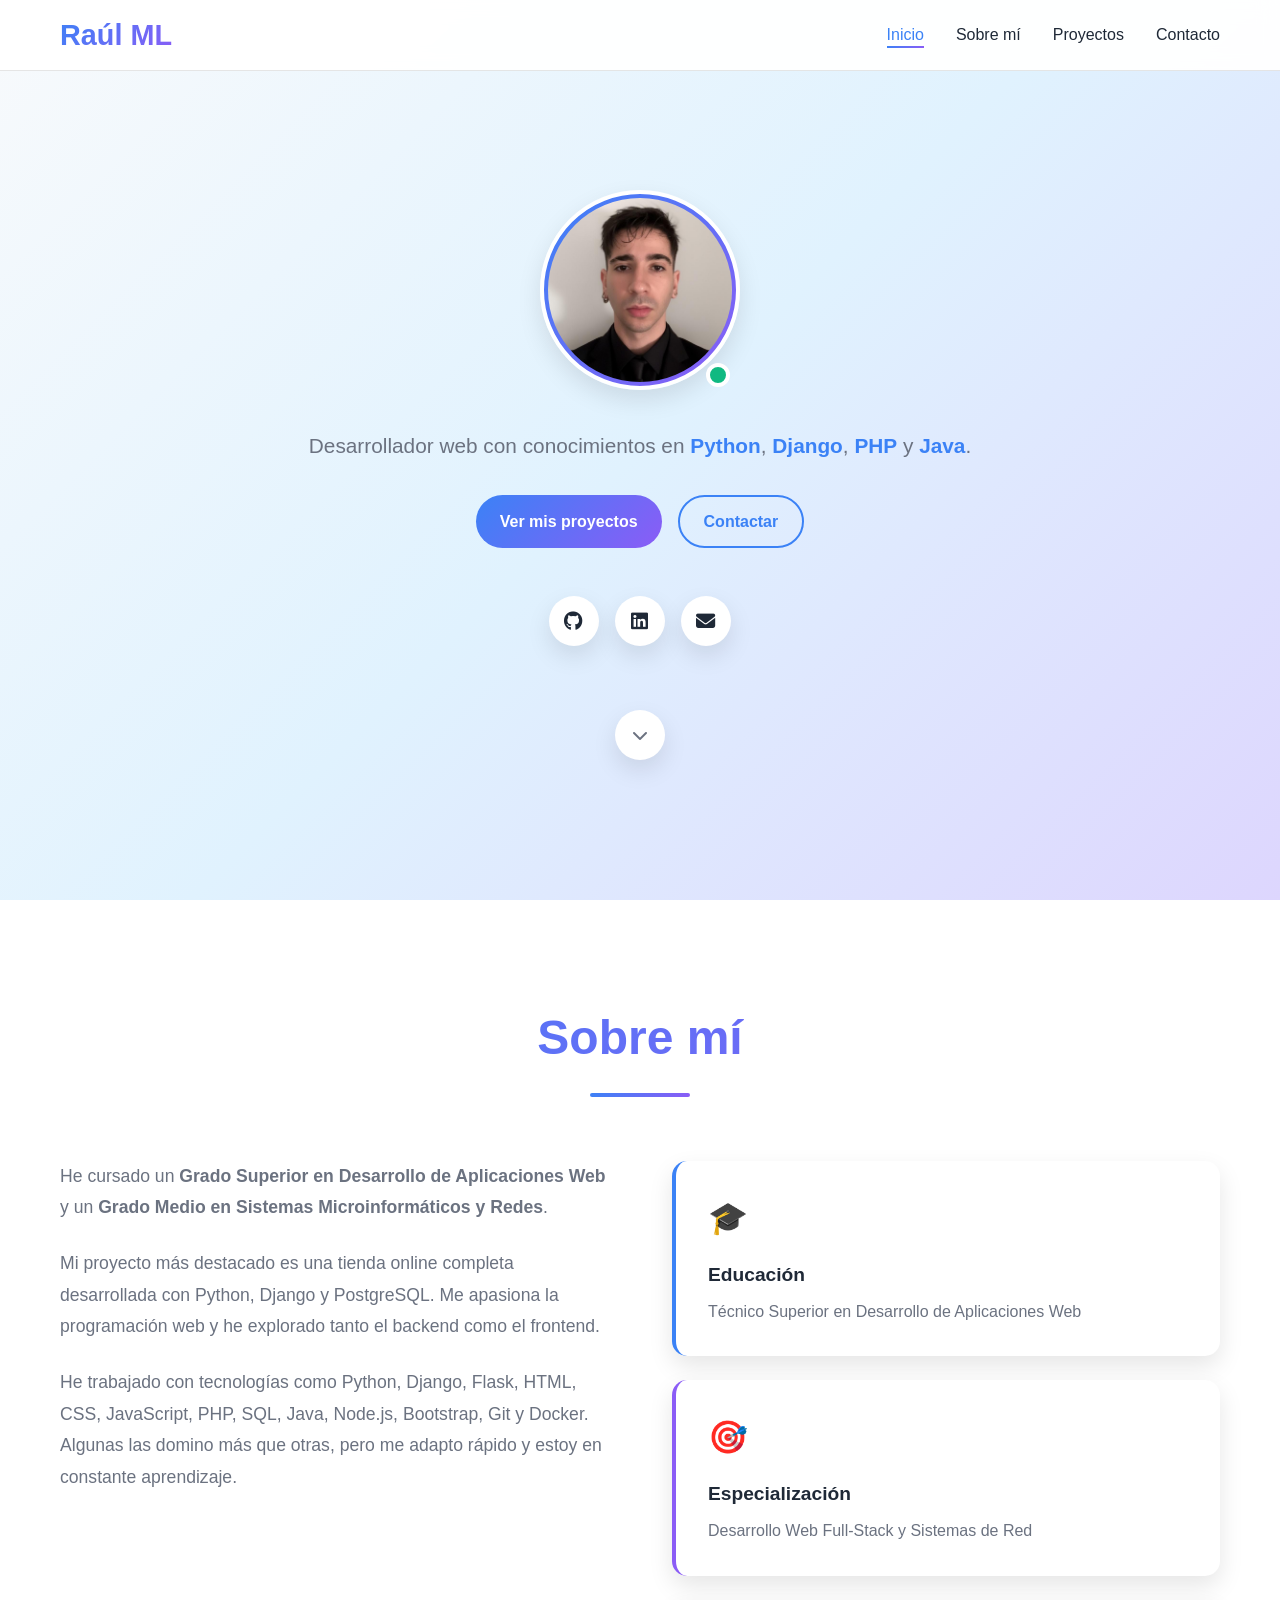
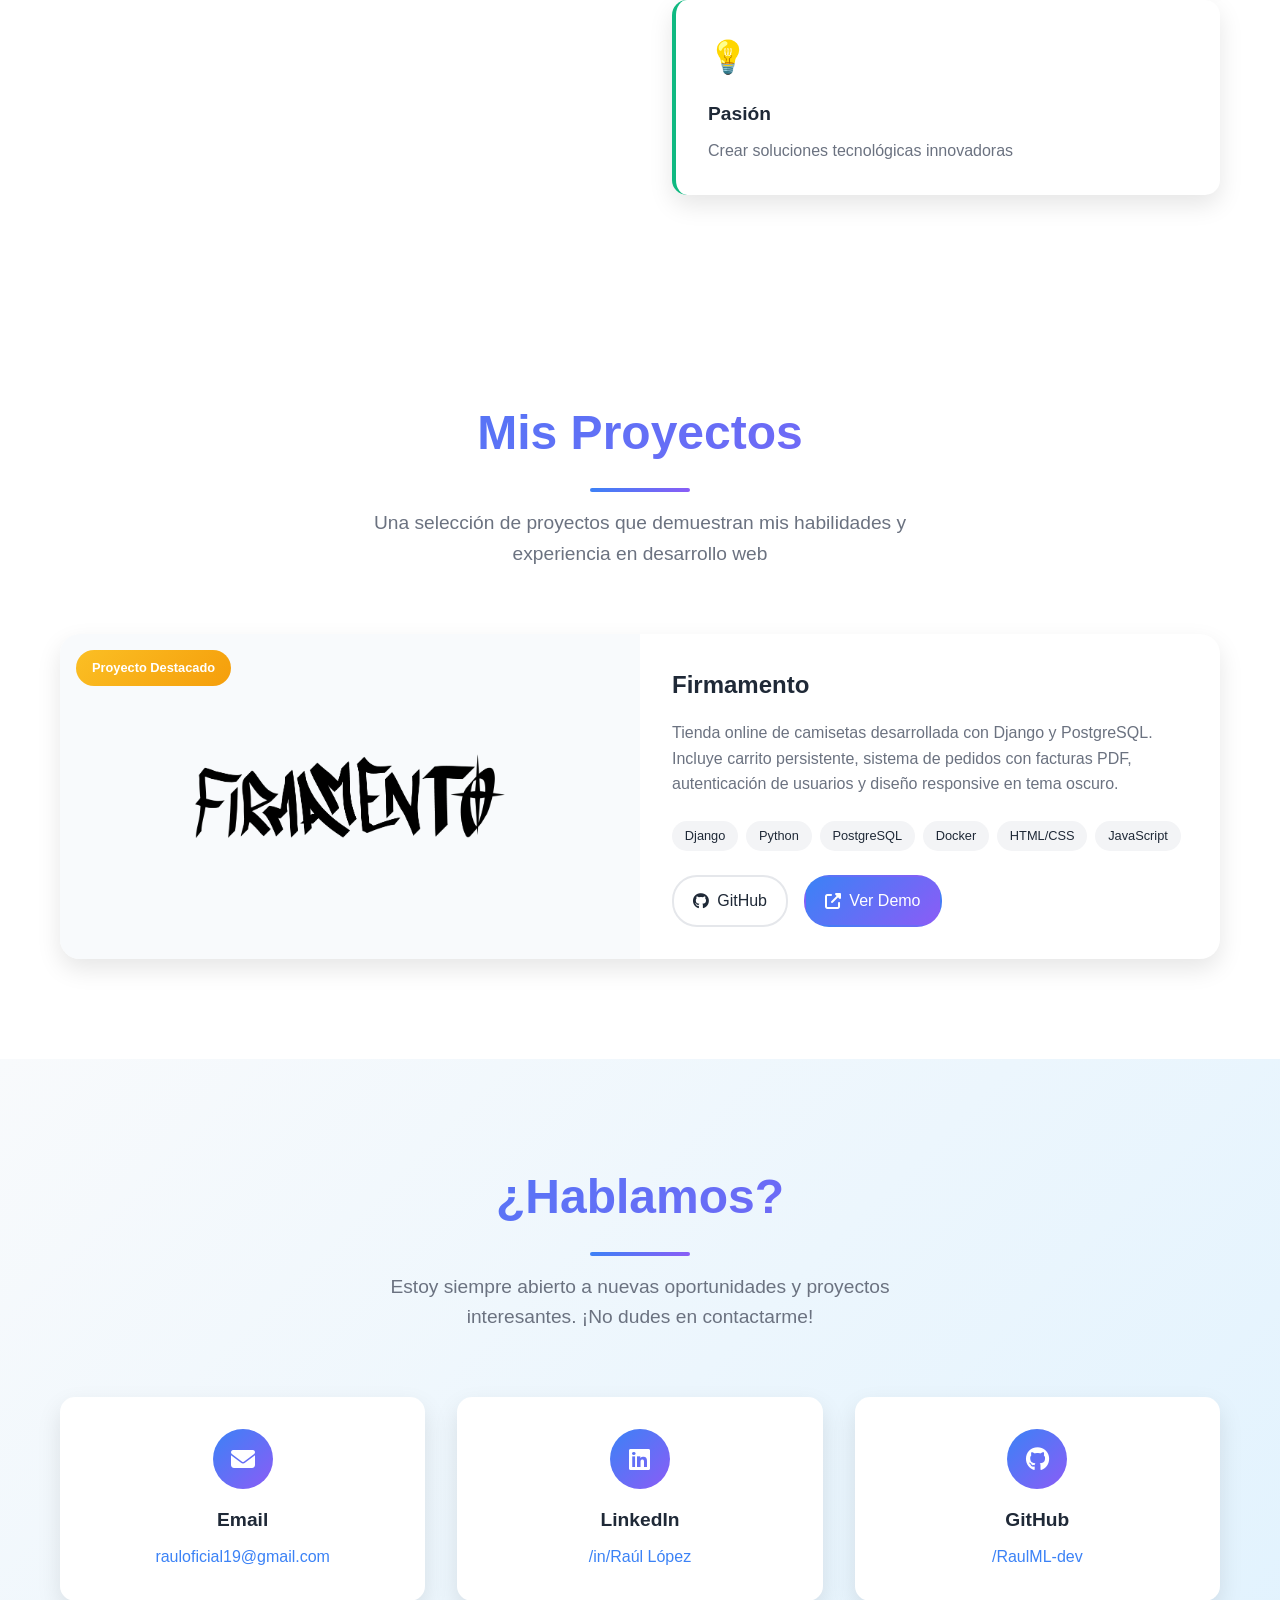
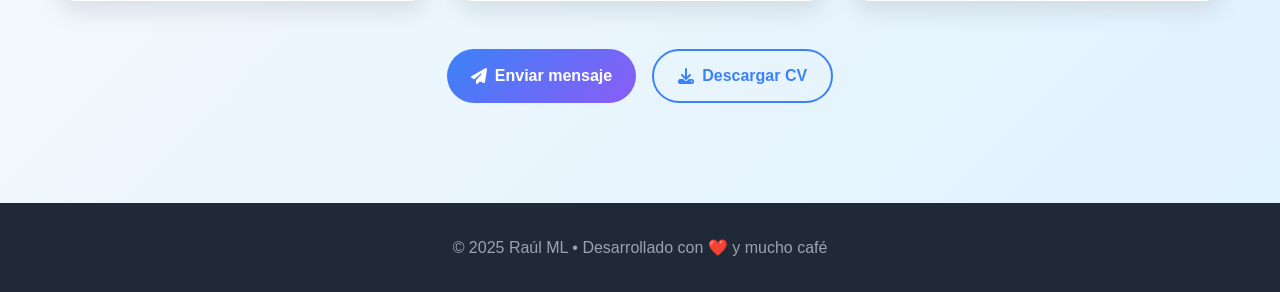
==== commit 41c8ebb8: "Add files via upload" ====
--- a/index.html
+++ b/index.html
@@ -36,7 +36,7 @@
             <!-- Profile Photo -->
             <div class="profile-photo">
                 <div class="photo-wrapper">
-                    <img src="/img/perfil.png" alt="Raúl ML - Desarrollador Web">
+                    <img src="img/perfil.jpg" alt="Raúl ML - Desarrollador Web">
                     <div class="status-indicator"></div>
                 </div>
             </div>
@@ -329,7 +329,7 @@
                 <a href="mailto:rauloficial19@gmail.com" class="btn btn-primary">
                     <i class="fas fa-paper-plane"></i> Enviar mensaje
                 </a>
-                <a href="cv/Raúl-Molina-López-CV.pdf" download class="btn btn-secondary">
+                <a href="cv/CV_RAÚL_MOLINA_LOPEZ.pdf" download class="btn btn-secondary">
                     <i class="fas fa-download"></i> Descargar CV
                 </a>
             </div>
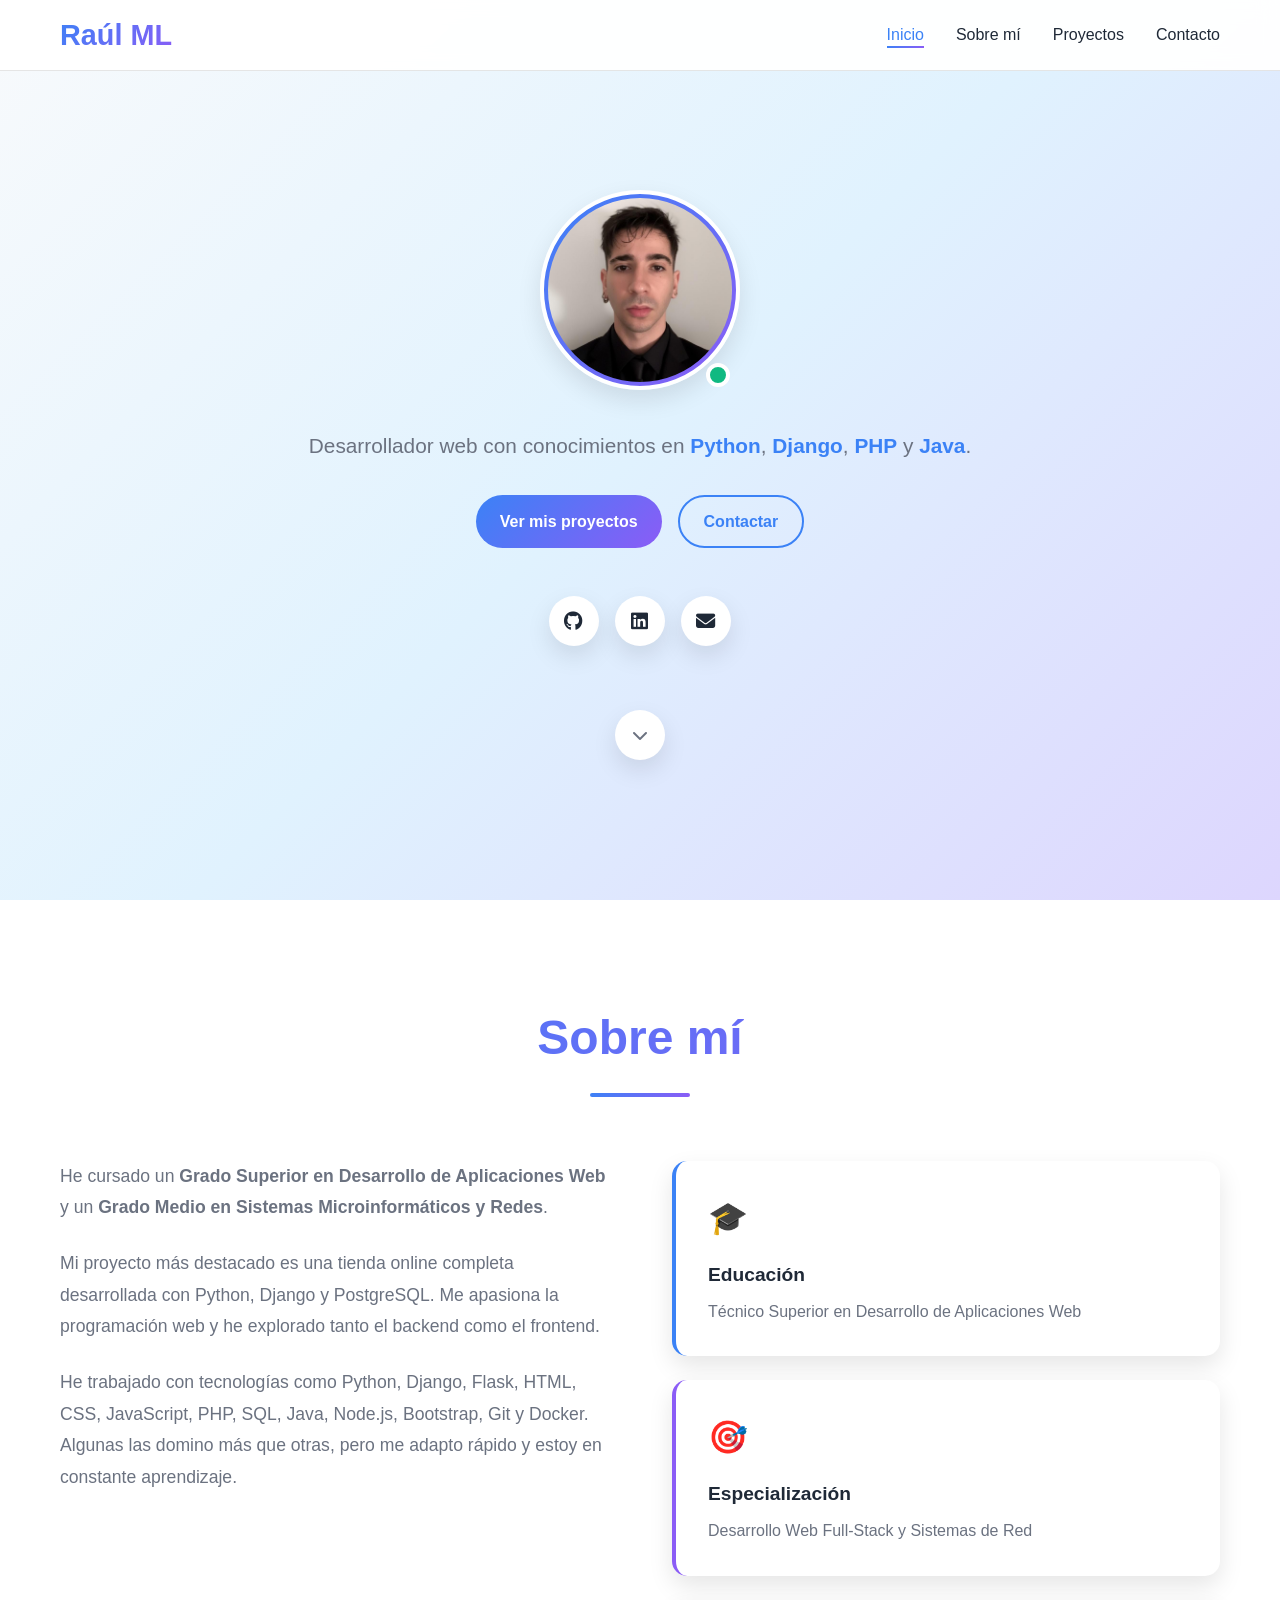
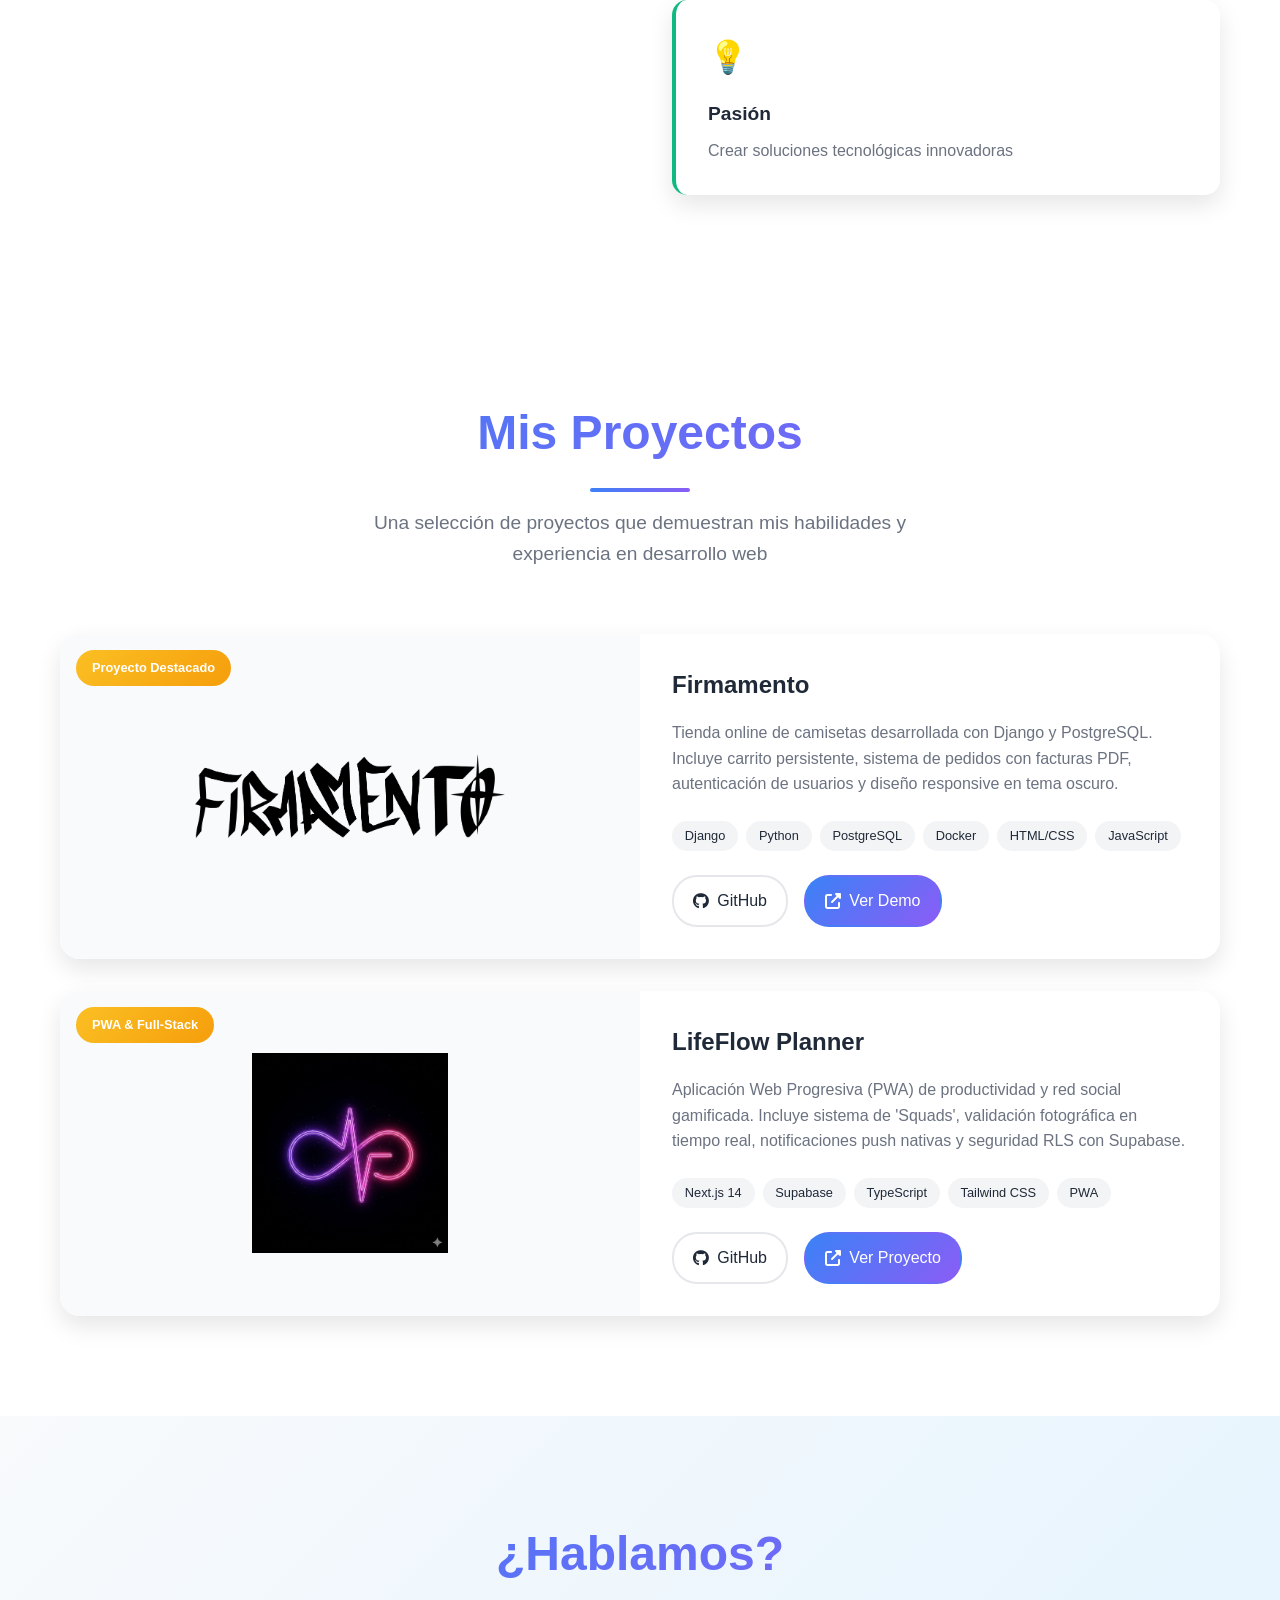
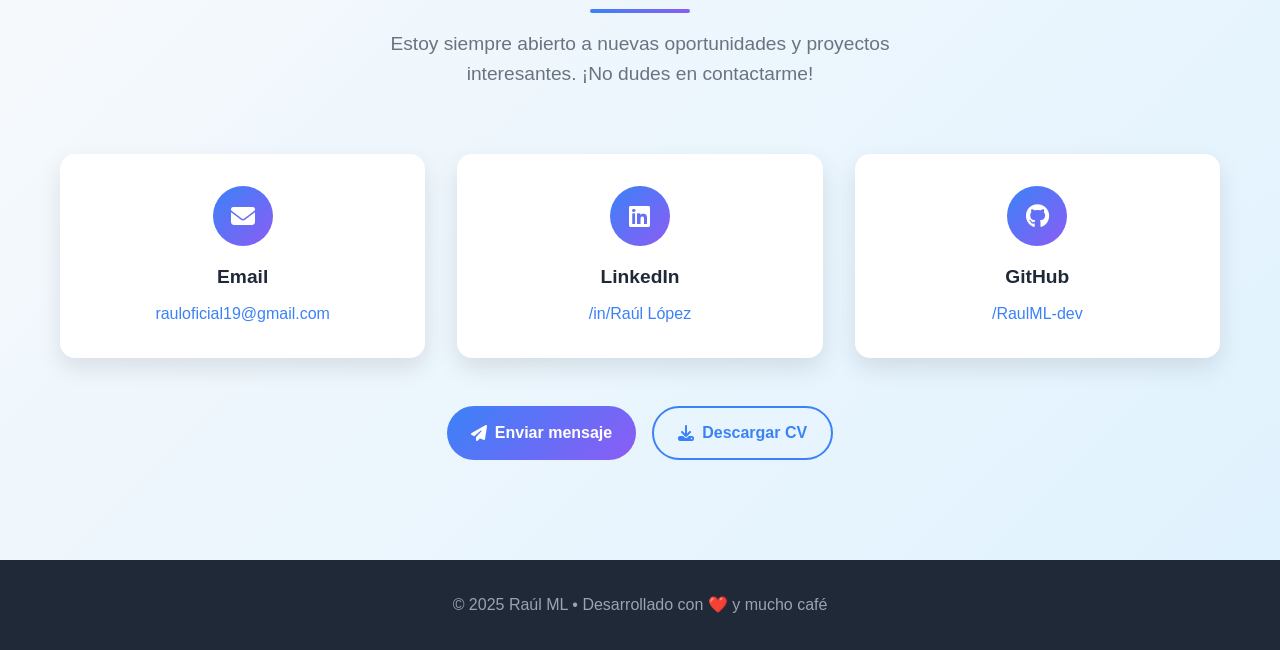
==== commit f559f609: "Add files via upload" ====
--- a/index.html
+++ b/index.html
@@ -259,6 +259,35 @@
                     </div>
                 </div>
 
+                <!-- LifeFlow Planner Project -->
+                <div class="project-card featured">
+                    <div class="project-image">
+                        <img src="/img/icono-base.png" alt="LifeFlow Planner">
+                        <div class="featured-badge" style="background-color: var(--accent-color);">PWA & Full-Stack</div>
+                    </div>
+                    <div class="project-content">
+                        <h3>LifeFlow Planner</h3>
+                        <p>
+                            Aplicación Web Progresiva (PWA) de productividad y red social gamificada.
+                            Incluye sistema de 'Squads', validación fotográfica en tiempo real, notificaciones push nativas y seguridad RLS con Supabase.
+                        </p>
+                        <div class="project-tech">
+                            <span class="tech-tag">Next.js 14</span>
+                            <span class="tech-tag">Supabase</span>
+                            <span class="tech-tag">TypeScript</span>
+                            <span class="tech-tag">Tailwind CSS</span>
+                            <span class="tech-tag">PWA</span>
+                        </div>
+                        <div class="project-links">
+                            <a href="https://github.com/RaulML-dev/LifeFlowPlanner" target="_blank" class="project-link">
+                                <i class="fab fa-github"></i> GitHub
+                            </a>
+                            <a href="lifeflow.html" class="project-link primary">
+                                <i class="fas fa-external-link-alt"></i> Ver Proyecto
+                            </a>
+                        </div>
+                    </div>
+                </div>
                 <!-- <div class="project-card">
                     <div class="project-image">
                         <img src="/placeholder.svg?height=300&width=400" alt="Gasolinera PHP">
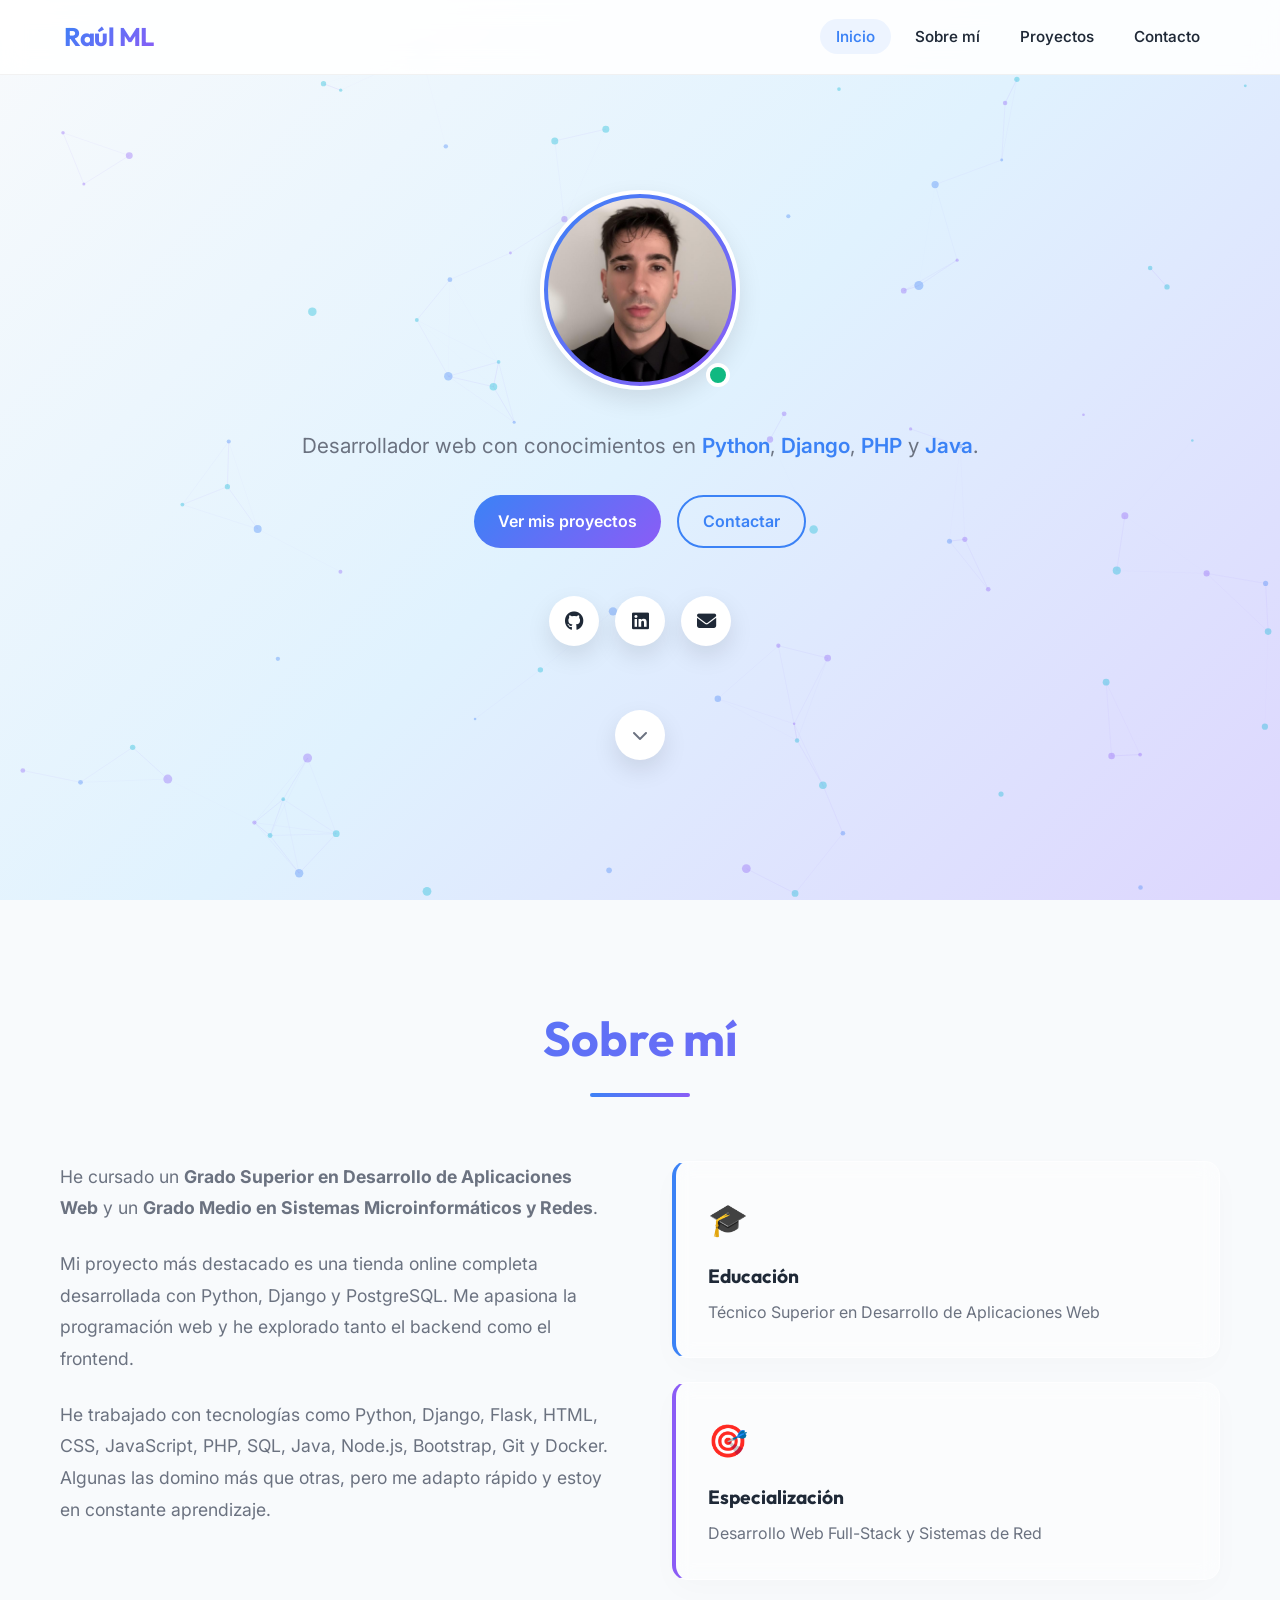
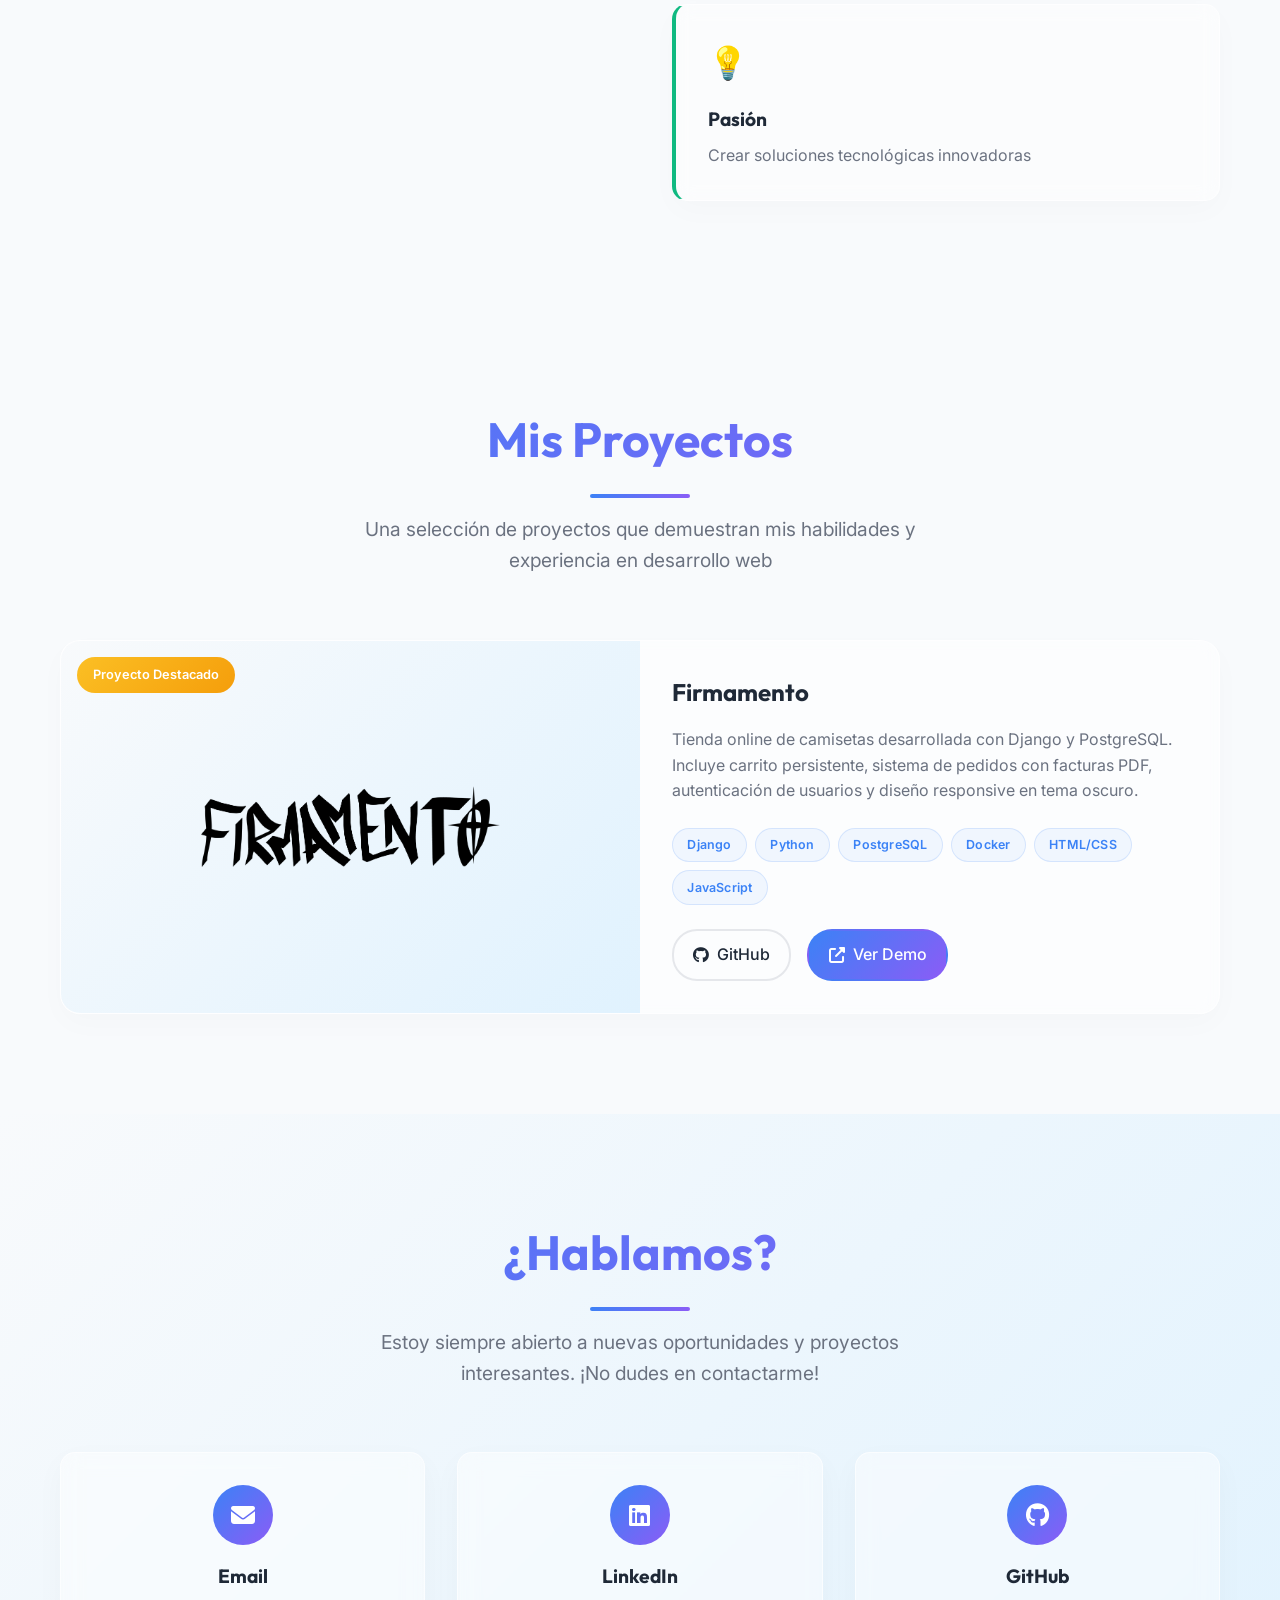
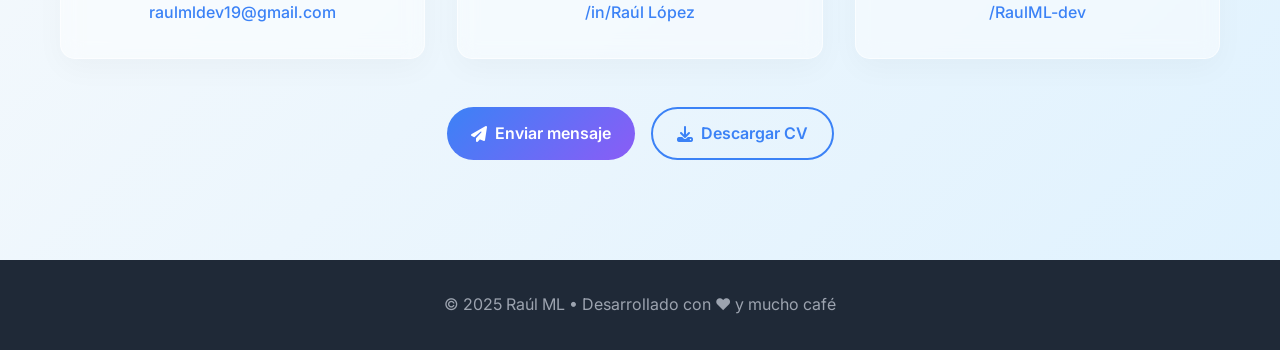
==== commit 85753da3: "Add files via upload" ====
--- a/index.html
+++ b/index.html
@@ -5,6 +5,9 @@
     <meta charset="UTF-8">
     <meta name="viewport" content="width=device-width, initial-scale=1.0">
     <title>Raúl ML | Desarrollador Web</title>
+    <link rel="preconnect" href="https://fonts.googleapis.com">
+    <link rel="preconnect" href="https://fonts.gstatic.com" crossorigin>
+    <link href="https://fonts.googleapis.com/css2?family=Inter:wght@300;400;500;600;700&family=Outfit:wght@400;500;600;700;800&display=swap" rel="stylesheet">
     <link rel="stylesheet" href="style.css">
     <link rel="stylesheet" href="https://cdnjs.cloudflare.com/ajax/libs/font-awesome/6.5.0/css/all.min.css">
 </head>
@@ -32,6 +35,7 @@
 
     <!-- Hero Section -->
     <section id="inicio" class="hero">
+        <canvas id="hero-particles"></canvas>
         <div class="hero-container">
             <!-- Profile Photo -->
             <div class="profile-photo">
@@ -65,7 +69,7 @@
                     class="social-link">
                     <i class="fab fa-linkedin"></i>
                 </a>
-                <a href="mailto:rauloficial19@gmail.com" class="social-link">
+                <a href="mailto:raulmldev19@gmail.com" class="social-link">
                     <i class="fas fa-envelope"></i>
                 </a>
             </div>
@@ -259,7 +263,7 @@
                     </div>
                 </div>
 
-                <!-- LifeFlow Planner Project -->
+                <!-- LifeFlow Planner Project
                 <div class="project-card featured">
                     <div class="project-image">
                         <img src="/img/icono-base.png" alt="LifeFlow Planner">
@@ -279,7 +283,7 @@
                             <span class="tech-tag">PWA</span>
                         </div>
                         <div class="project-links">
-                            <a href="https://github.com/RaulML-dev/LifeFlowPlanner" target="_blank" class="project-link">
+                            <a href="https://github.com/RaulML-dev/lifeflow-planner" target="_blank" class="project-link">
                                 <i class="fab fa-github"></i> GitHub
                             </a>
                             <a href="lifeflow.html" class="project-link primary">
@@ -288,6 +292,7 @@
                         </div>
                     </div>
                 </div>
+                -->
                 <!-- <div class="project-card">
                     <div class="project-image">
                         <img src="/placeholder.svg?height=300&width=400" alt="Gasolinera PHP">
@@ -333,7 +338,7 @@
                         <i class="fas fa-envelope"></i>
                     </div>
                     <h3>Email</h3>
-                    <a href="mailto:raul@ejemplo.com">rauloficial19@gmail.com</a>
+                    <a href="mailto:raulmldev19@gmail.com">raulmldev19@gmail.com</a>
                 </div>
 
                 <div class="contact-card">
@@ -355,7 +360,7 @@
             </div>
 
             <div class="contact-cta">
-                <a href="mailto:rauloficial19@gmail.com" class="btn btn-primary">
+                <a href="mailto:raulmldev19@gmail.com" class="btn btn-primary">
                     <i class="fas fa-paper-plane"></i> Enviar mensaje
                 </a>
                 <a href="cv/CV_RAÚL_MOLINA_LOPEZ.pdf" download class="btn btn-secondary">
--- a/style.css
+++ b/style.css
@@ -20,10 +20,14 @@
 }
 
 body {
-    font-family: "Segoe UI", Tahoma, Geneva, Verdana, sans-serif;
+    font-family: "Inter", -apple-system, BlinkMacSystemFont, "Segoe UI", Roboto, sans-serif;
     line-height: 1.6;
     color: var(--text-dark);
     overflow-x: hidden;
+}
+
+h1, h2, h3, h4, h5, h6 {
+    font-family: "Outfit", sans-serif;
 }
 
 .container {
@@ -108,22 +112,40 @@
 .navbar {
     position: fixed;
     top: 0;
+    left: 50%;
+    transform: translateX(-50%);
     width: 100%;
-    background: rgba(255, 255, 255, 0.95);
-    backdrop-filter: blur(10px);
-    border-bottom: 1px solid rgba(0, 0, 0, 0.1);
+    height: 75px;
+    background: rgba(255, 255, 255, 0.9);
+    backdrop-filter: blur(12px);
+    -webkit-backdrop-filter: blur(12px);
+    border-bottom: 1px solid rgba(0, 0, 0, 0.05);
     z-index: 1000;
-    transition: all 0.3s ease;
+    transition: all 0.4s cubic-bezier(0.16, 1, 0.3, 1);
+}
+
+.navbar.scrolled {
+    top: 15px;
+    width: 90%;
+    max-width: 1100px;
+    height: 60px;
+    border-radius: 40px;
+    background: rgba(255, 255, 255, 0.75);
+    backdrop-filter: blur(18px);
+    -webkit-backdrop-filter: blur(18px);
+    border: 1px solid rgba(255, 255, 255, 0.45);
+    box-shadow: 0 10px 30px rgba(59, 130, 246, 0.06);
 }
 
 .nav-container {
+    width: 100%;
     max-width: 1200px;
     margin: 0 auto;
-    padding: 0 20px;
+    padding: 0 24px;
     display: flex;
     justify-content: space-between;
     align-items: center;
-    height: 70px;
+    height: 100%;
 }
 
 .nav-logo h1 {
@@ -131,42 +153,37 @@
     -webkit-background-clip: text;
     -webkit-text-fill-color: transparent;
     background-clip: text;
-    font-size: 1.8rem;
+    font-size: 1.6rem;
+    font-weight: 700;
+    letter-spacing: -0.5px;
+    transition: transform 0.3s ease;
+}
+
+.nav-logo h1:hover {
+    transform: scale(1.03);
 }
 
 .nav-menu {
     display: flex;
     list-style: none;
-    gap: 2rem;
+    gap: 0.5rem;
+    align-items: center;
 }
 
 .nav-link {
     text-decoration: none;
     color: var(--text-dark);
-    font-weight: 500;
-    transition: all 0.3s ease;
-    position: relative;
+    font-weight: 550;
+    font-size: 0.95rem;
+    padding: 8px 16px;
+    border-radius: 20px;
+    transition: all 0.3s cubic-bezier(0.16, 1, 0.3, 1);
 }
 
 .nav-link:hover,
 .nav-link.active {
     color: var(--primary-color);
-}
-
-.nav-link::after {
-    content: "";
-    position: absolute;
-    bottom: -5px;
-    left: 0;
-    width: 0;
-    height: 2px;
-    background: var(--gradient);
-    transition: width 0.3s ease;
-}
-
-.nav-link:hover::after,
-.nav-link.active::after {
-    width: 100%;
+    background: rgba(59, 130, 246, 0.08);
 }
 
 .hamburger {
@@ -185,6 +202,8 @@
 
 /* Hero Section */
 .hero {
+    position: relative;
+    overflow: hidden;
     min-height: 100vh;
     background: linear-gradient(135deg, #f8fafc 0%, #e0f2fe 50%, #ddd6fe 100%);
     display: flex;
@@ -194,7 +213,19 @@
     padding: 100px 20px 50px;
 }
 
+#hero-particles {
+    position: absolute;
+    top: 0;
+    left: 0;
+    width: 100%;
+    height: 100%;
+    z-index: 1;
+    pointer-events: none;
+}
+
 .hero-container {
+    position: relative;
+    z-index: 2;
     max-width: 800px;
 }
 
@@ -343,7 +374,7 @@
 /* About Section */
 .about {
     padding: 100px 0;
-    background: var(--bg-white);
+    background: var(--bg-light);
 }
 
 .about-content {
@@ -367,11 +398,14 @@
 }
 
 .about-card {
-    background: white;
+    background: rgba(255, 255, 255, 0.45);
+    backdrop-filter: blur(10px);
+    -webkit-backdrop-filter: blur(10px);
+    border: 1px solid rgba(255, 255, 255, 0.6);
     padding: 2rem;
     border-radius: 15px;
-    box-shadow: var(--shadow);
-    transition: all 0.3s ease;
+    box-shadow: 0 10px 30px rgba(0, 0, 0, 0.02);
+    transition: all 0.4s cubic-bezier(0.16, 1, 0.3, 1);
     border-left: 4px solid;
 }
 
@@ -388,8 +422,10 @@
 }
 
 .about-card:hover {
-    transform: translateY(-5px);
-    box-shadow: var(--shadow-hover);
+    transform: translateY(-4px);
+    background: rgba(255, 255, 255, 0.85);
+    border-color: rgba(255, 255, 255, 0.85);
+    box-shadow: 0 15px 35px rgba(59, 130, 246, 0.08);
 }
 
 .card-icon {
@@ -479,7 +515,7 @@
 /* Projects Section */
 .projects {
     padding: 100px 0;
-    background: var(--bg-white);
+    background: var(--bg-light);
 }
 
 .projects-grid {
@@ -489,11 +525,14 @@
 }
 
 .project-card {
-    background: white;
+    background: rgba(255, 255, 255, 0.5);
+    backdrop-filter: blur(10px);
+    -webkit-backdrop-filter: blur(10px);
+    border: 1px solid rgba(255, 255, 255, 0.6);
     border-radius: 20px;
     overflow: hidden;
-    box-shadow: var(--shadow);
-    transition: all 0.3s ease;
+    box-shadow: 0 10px 30px rgba(0, 0, 0, 0.02);
+    transition: all 0.4s cubic-bezier(0.16, 1, 0.3, 1);
 }
 
 .project-card.featured {
@@ -504,8 +543,10 @@
 }
 
 .project-card:hover {
-    transform: translateY(-10px);
-    box-shadow: var(--shadow-hover);
+    transform: translateY(-8px);
+    background: rgba(255, 255, 255, 0.85);
+    border-color: rgba(255, 255, 255, 0.85);
+    box-shadow: 0 20px 40px rgba(59, 130, 246, 0.08);
 }
 
 .project-image {
@@ -514,8 +555,8 @@
     display: flex;
     align-items: center;
     justify-content: center;
-    background: #f8fafc;
-    padding: 2rem;
+    background: linear-gradient(135deg, #f8fafc 0%, #e0f2fe 100%);
+    padding: 2.5rem;
 }
 
 .project-image img {
@@ -566,12 +607,14 @@
 }
 
 .tech-tag {
-    background: #f3f4f6;
-    color: var(--text-dark);
-    padding: 0.3rem 0.8rem;
-    border-radius: 15px;
-    font-size: 0.8rem;
-    font-weight: 500;
+    background: rgba(59, 130, 246, 0.06);
+    color: var(--primary-color);
+    border: 1px solid rgba(59, 130, 246, 0.15);
+    padding: 0.4rem 0.9rem;
+    border-radius: 20px;
+    font-size: 0.78rem;
+    font-weight: 600;
+    letter-spacing: 0.2px;
 }
 
 .project-links {
@@ -616,17 +659,22 @@
 }
 
 .contact-card {
-    background: white;
+    background: rgba(255, 255, 255, 0.45);
+    backdrop-filter: blur(10px);
+    -webkit-backdrop-filter: blur(10px);
+    border: 1px solid rgba(255, 255, 255, 0.6);
     padding: 2rem;
     border-radius: 15px;
-    box-shadow: var(--shadow);
+    box-shadow: 0 10px 30px rgba(0, 0, 0, 0.03);
     text-align: center;
-    transition: all 0.3s ease;
+    transition: all 0.4s cubic-bezier(0.16, 1, 0.3, 1);
 }
 
 .contact-card:hover {
-    transform: translateY(-10px);
-    box-shadow: var(--shadow-hover);
+    transform: translateY(-6px);
+    background: rgba(255, 255, 255, 0.85);
+    border-color: rgba(255, 255, 255, 0.85);
+    box-shadow: 0 15px 35px rgba(59, 130, 246, 0.08);
 }
 
 .contact-icon {
@@ -699,21 +747,30 @@
     }
 
     .nav-menu {
-        position: fixed;
-        top: 70px;
-        left: -100%;
+        position: absolute;
+        top: 100%;
+        left: 0;
         width: 100%;
-        height: calc(100vh - 70px);
-        background: white;
+        height: auto;
+        background: rgba(255, 255, 255, 0.95);
+        backdrop-filter: blur(15px);
+        -webkit-backdrop-filter: blur(15px);
         flex-direction: column;
-        justify-content: start;
-        align-items: center;
-        padding-top: 2rem;
-        transition: left 0.3s ease;
+        gap: 0.5rem;
+        padding: 1.5rem;
+        border-radius: 24px;
+        border: 1px solid rgba(255, 255, 255, 0.5);
+        box-shadow: 0 15px 30px rgba(59, 130, 246, 0.08);
+        transform: translateY(-15px);
+        opacity: 0;
+        pointer-events: none;
+        transition: all 0.3s cubic-bezier(0.16, 1, 0.3, 1);
     }
 
     .nav-menu.active {
-        left: 0;
+        transform: translateY(10px);
+        opacity: 1;
+        pointer-events: all;
     }
 
     .hero-title {
